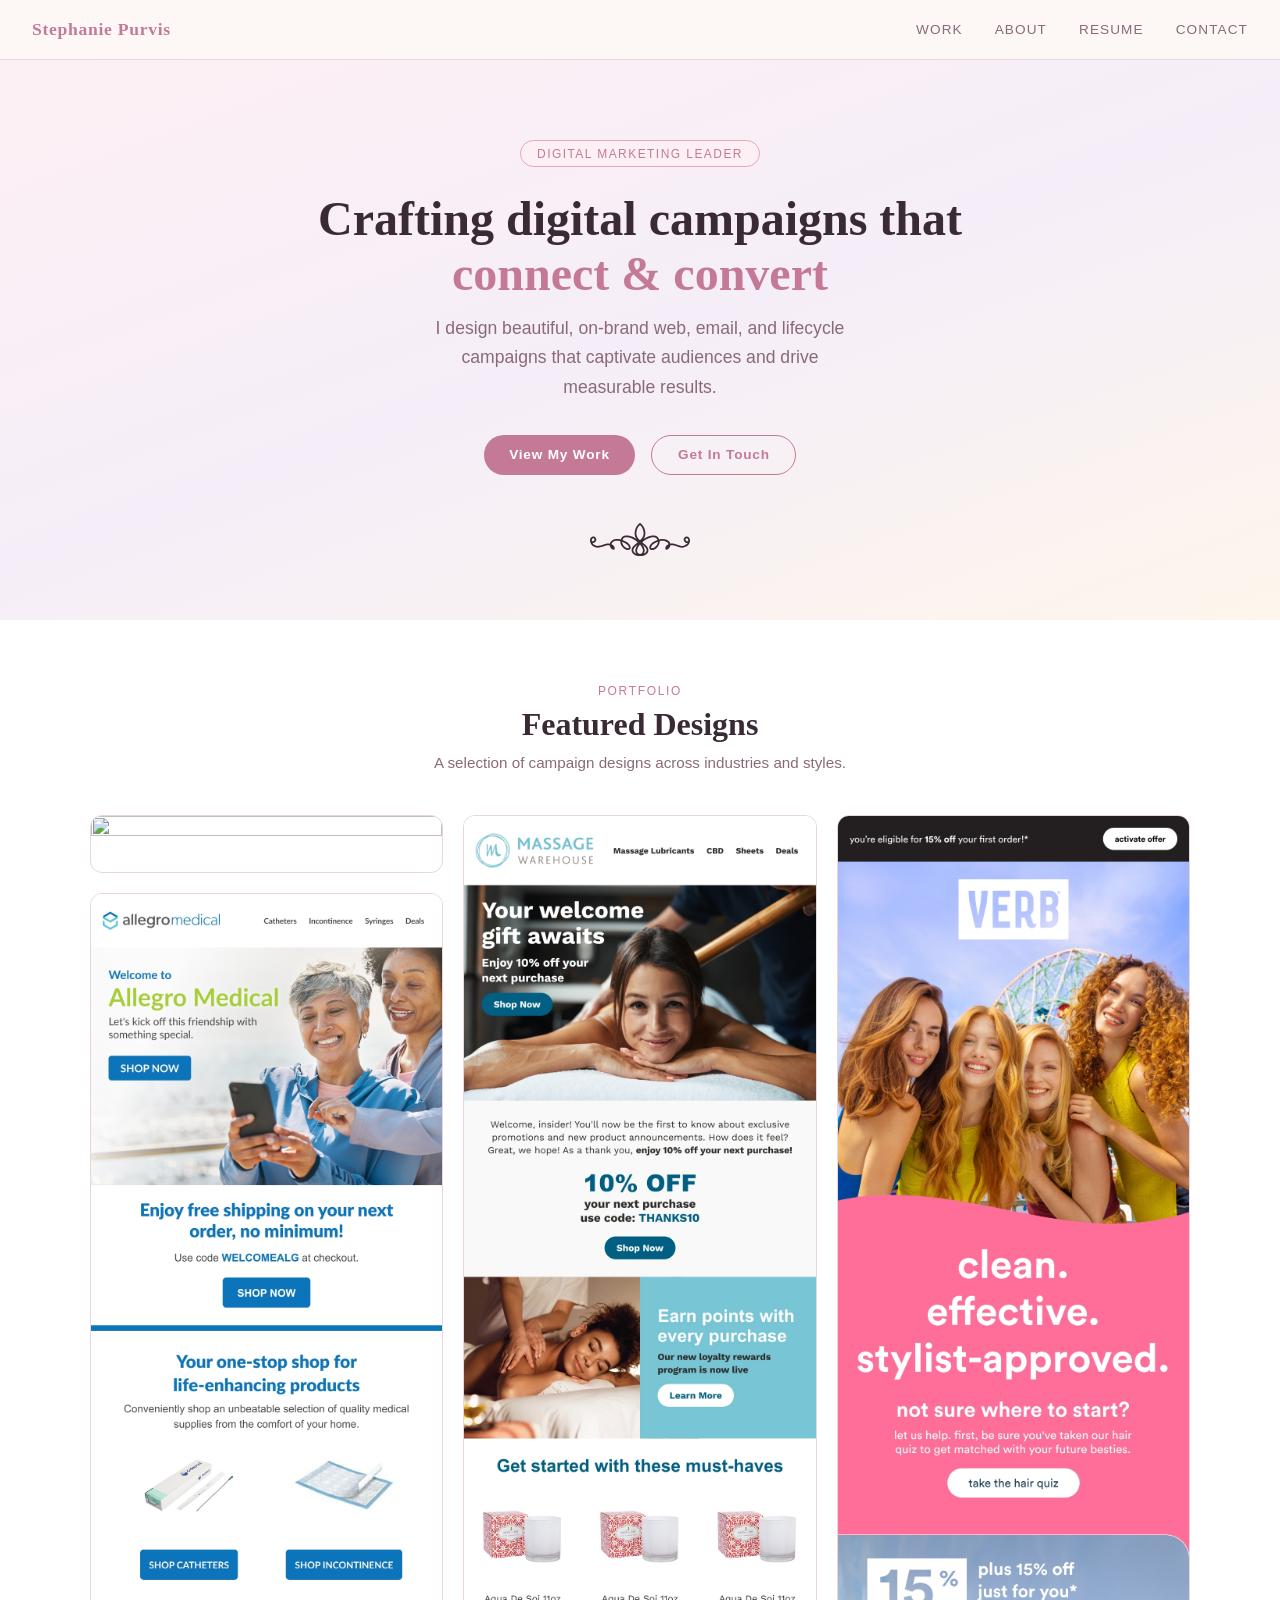
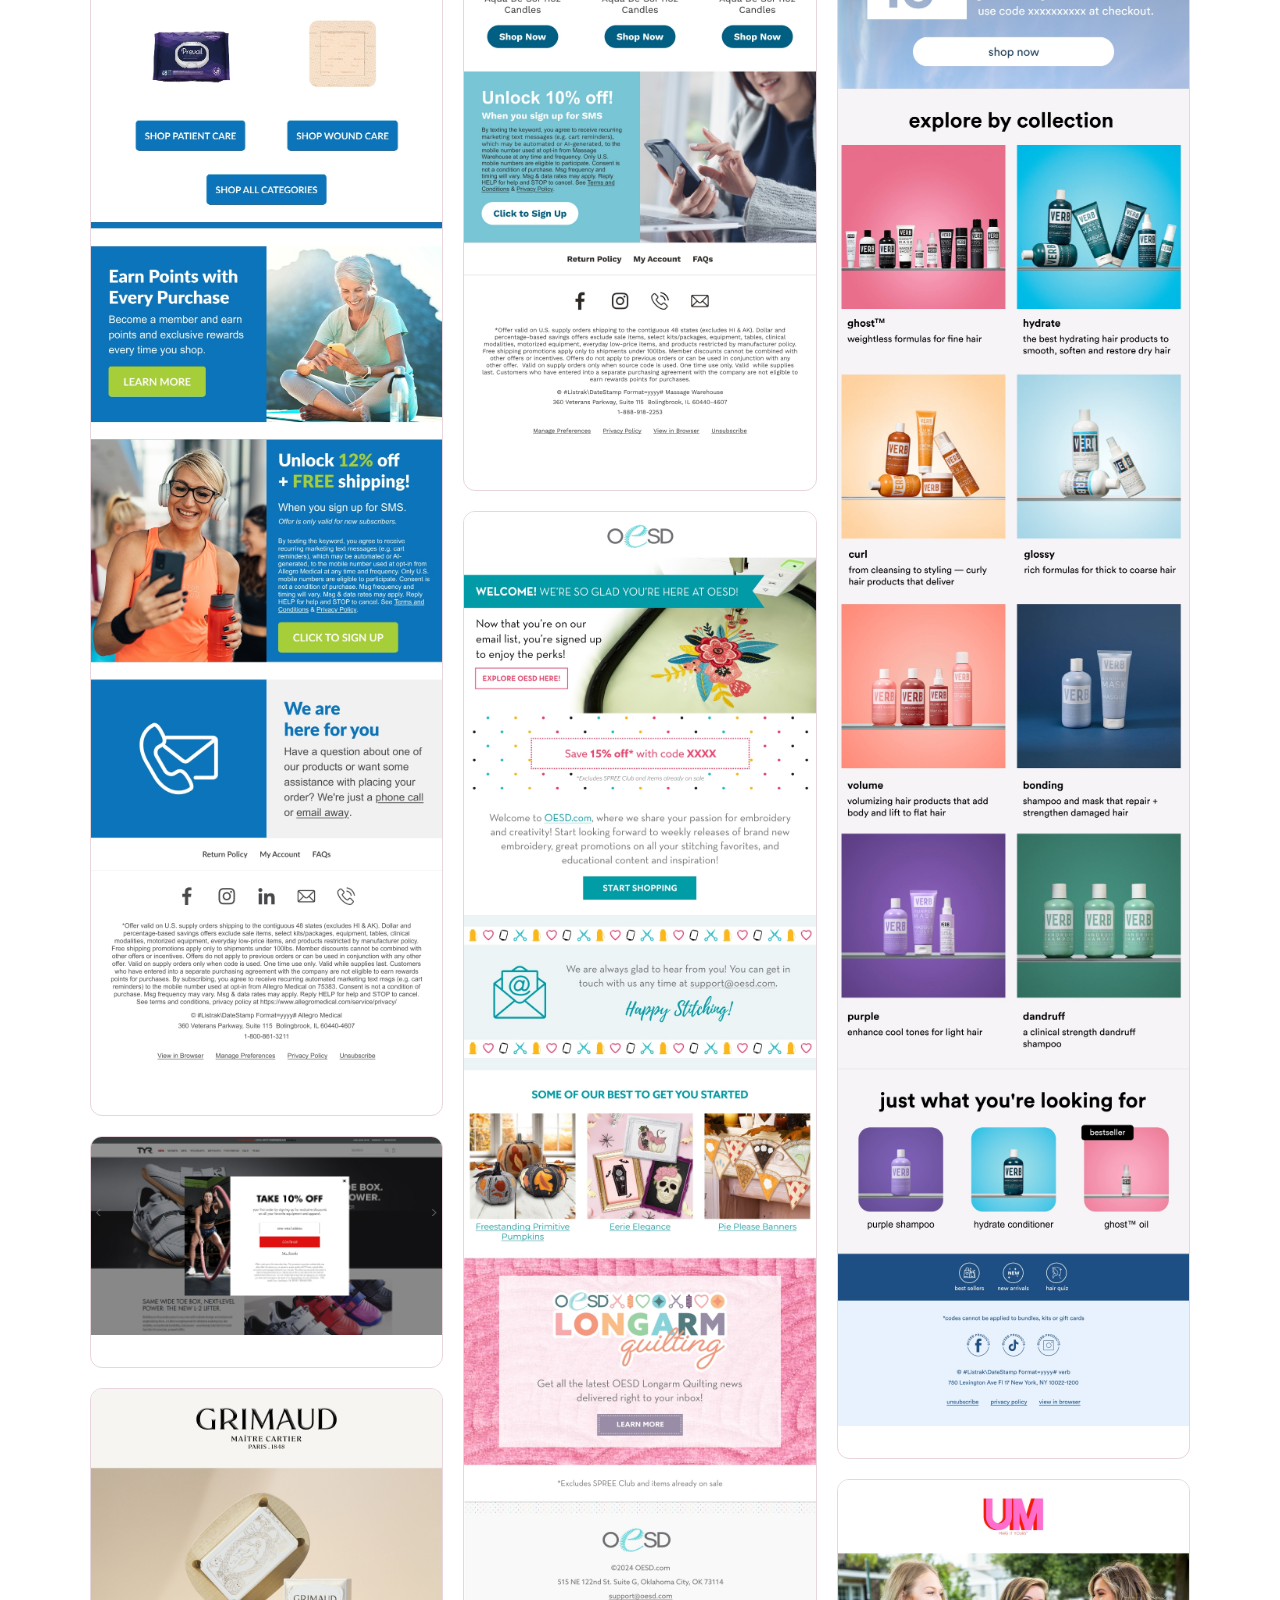
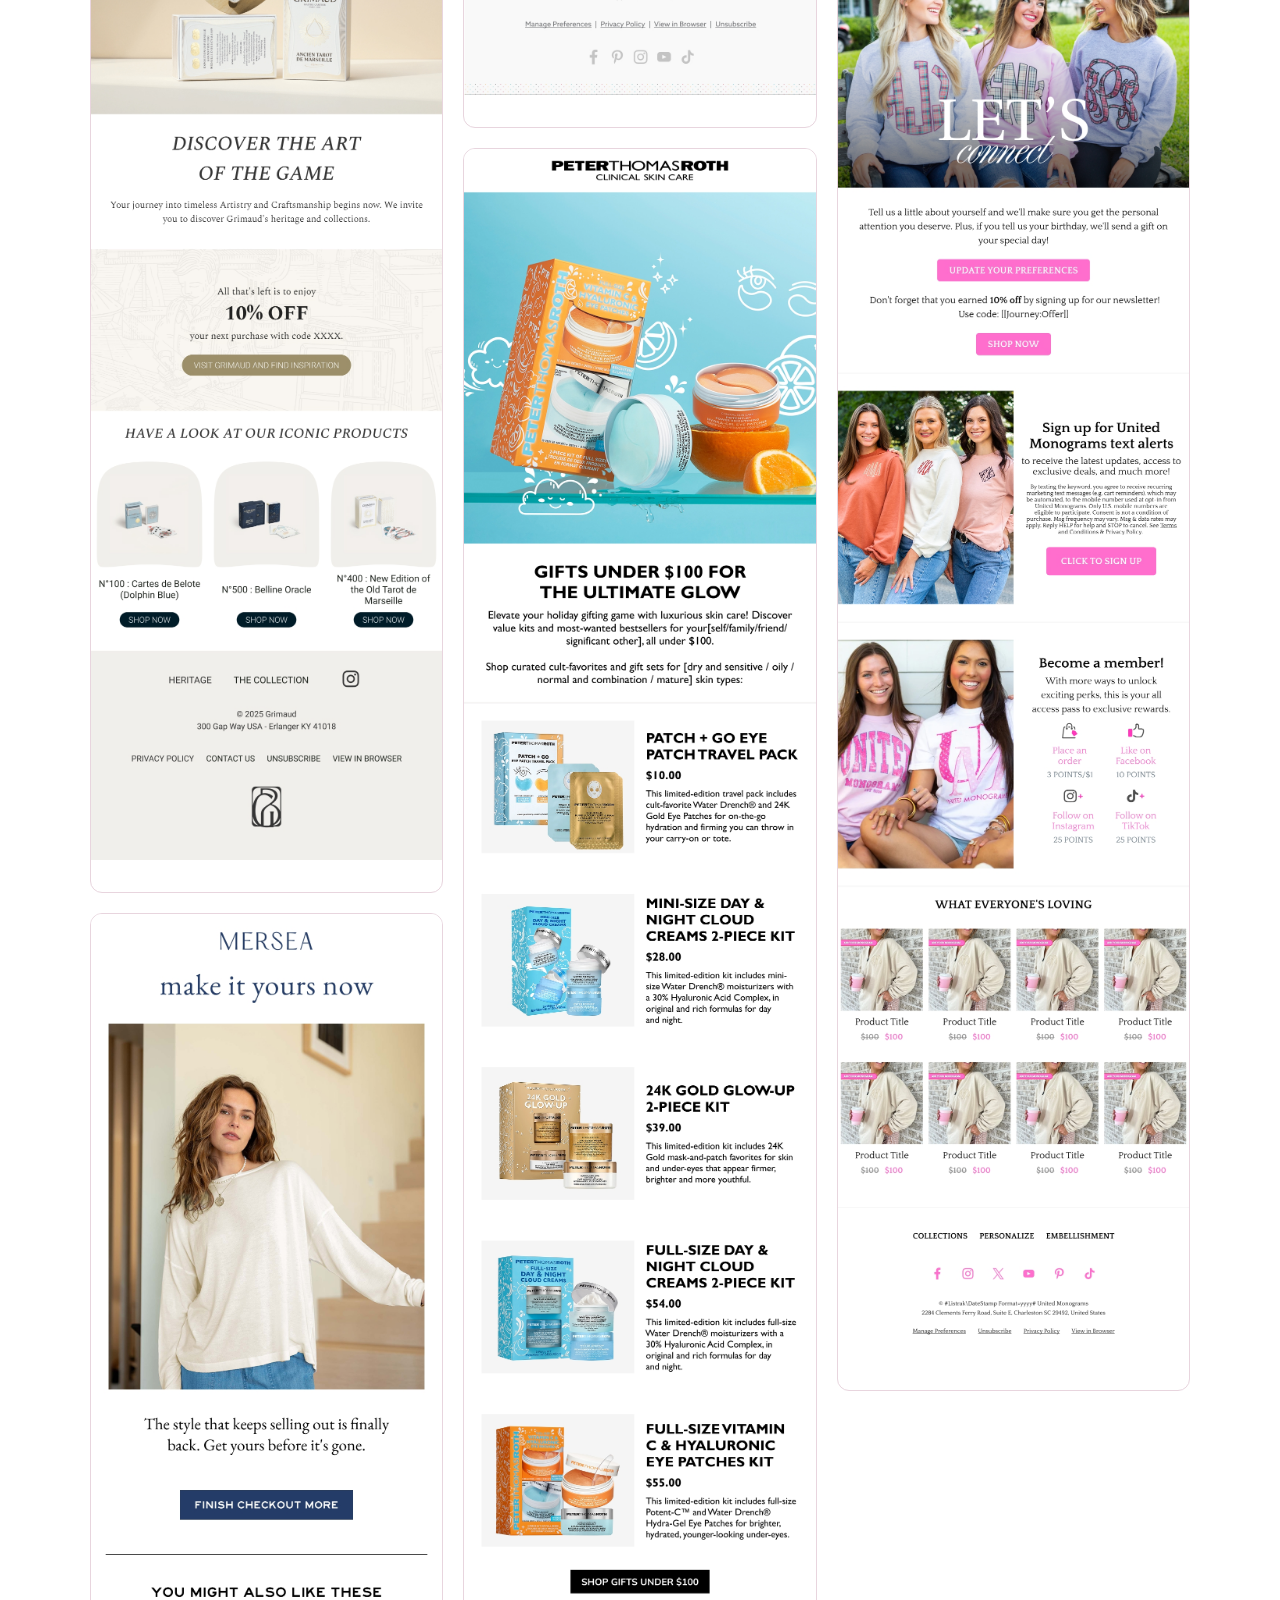
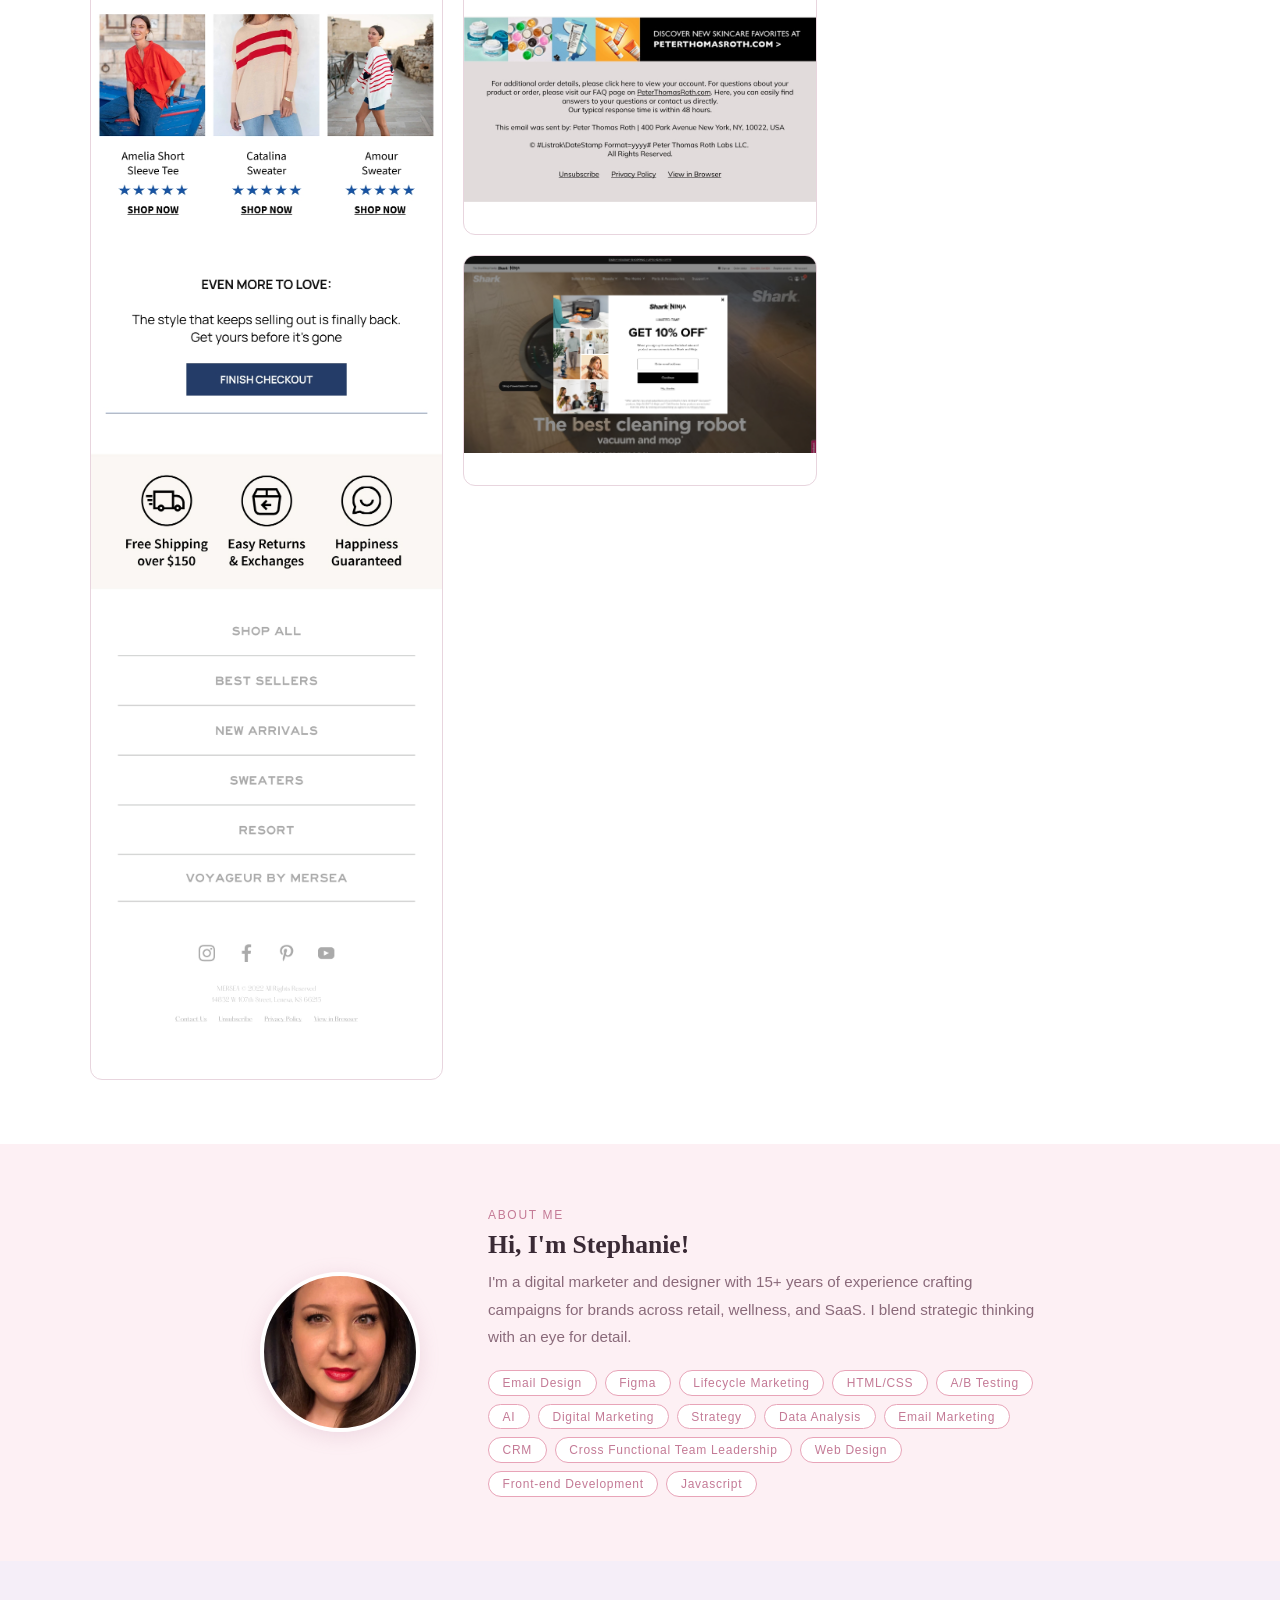
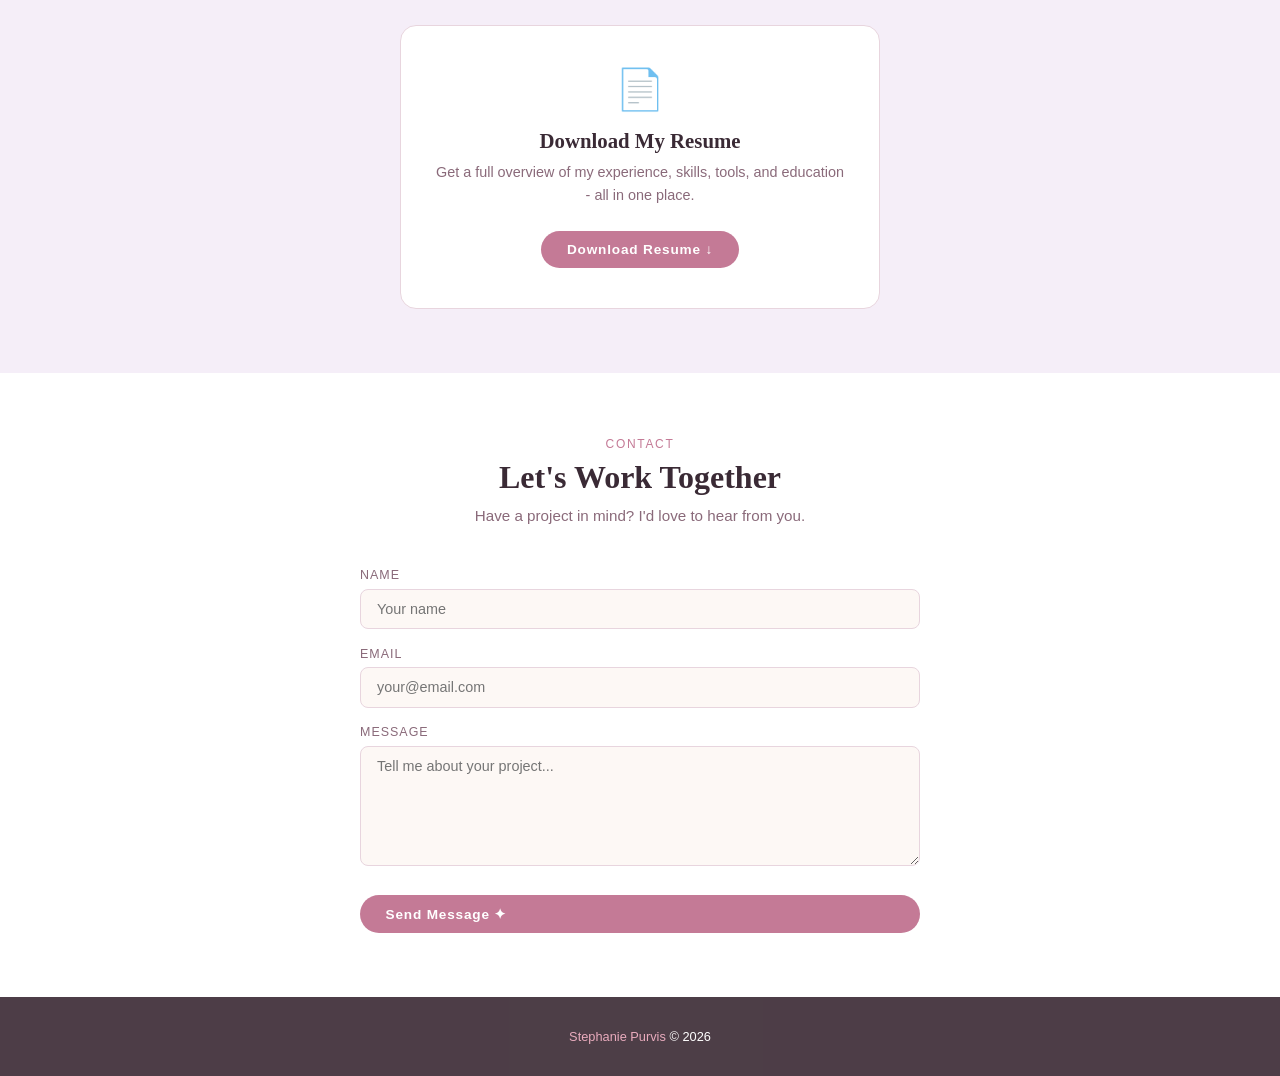
==== index.html @ a11944e3 "initial edited code and structure" ====
<!DOCTYPE html>
<html lang="en">

<head>

    <meta charset="UTF-8">
    <meta name="viewport" content="width=device-width, initial-scale=1.0">
    
    <title>Stephanie Purvis Portfolio</title>

    <!-- Why yes, I did use Claude to help me make this website. 
     But I got in here and edited the code too. Can I build sites from scratch? 
     Yes. But why would I do that now days?! 
     Don't be hatin' ;p -->

    <link rel="stylesheet" href="css/main.css">

</head>

<body>

    <nav>
        <div class="nav-logo">Stephanie Purvis</div>
        <div class="nav-links">
            <a href="#portfolio">Work</a>
            <a href="#about">About</a>
            <a href="#resume">Resume</a>
            <a href="#contact">Contact</a>
        </div>
    </nav>

    <!-- HERO -->
    <section class="hero">

        <div class="hero-badge">Digital Marketing Leader</div>
        
        <h1>Crafting digital campaigns that<br><span>connect & convert</span></h1>
        
        <p>I design beautiful, on-brand web, email, and lifecycle campaigns that captivate audiences and drive measurable&nbsp;results.</p>
        
        <div class="hero-btns">
            <a href="#portfolio" class="btn btn-primary">View My Work</a>
            <a href="#contact" class="btn btn-outline">Get In Touch</a>
        </div>
        
        <div class="hero-decoration">
            <img src="images/divider.svg" width="100" alt="" role="presentation">
        </div>

    </section>

    <!-- PORTFOLIO -->
    <section id="portfolio">

        <div class="section-header">
            <div class="section-label">Portfolio</div>
            <h2 class="section-title">Featured Designs</h2>
            <p class="section-sub">A selection of campaign designs across industries and styles.</p>
        </div>

        <div class="portfolio-grid" id="grid"></div>

    </section>

    <!-- ABOUT -->
    <section id="about">

    <div class="about-inner">

        <div><div class="about-avatar"></div></div>

        <div class="about-text">
        <div class="section-label">About Me</div>
        
        <h2 class="section-title">Hi, I'm Stephanie!</h2>
        
        <p class="about-bio">I'm a digital marketer and designer with 15+ years of experience crafting campaigns for brands across retail, wellness, and SaaS. I blend strategic thinking with an eye for detail.</p>
        <!-- <p class="about-bio">From welcome series to seasonal promotions, I love turning a brand's voice into campaigns that land beautifully in every inbox.</p> -->
        
        <div class="skills">
            <span class="skill-tag">Email Design</span>
            <span class="skill-tag">Figma</span>
            
            <span class="skill-tag">Lifecycle Marketing</span>
            <span class="skill-tag">HTML/CSS</span>
            <span class="skill-tag">A/B Testing</span>
            <span class="skill-tag">AI</span>
            <span class="skill-tag">Digital Marketing</span>
            <span class="skill-tag">Strategy</span>
            <span class="skill-tag">Data Analysis</span>
            <span class="skill-tag">Email Marketing</span>
            <span class="skill-tag">CRM</span>
            <span class="skill-tag">Cross Functional Team Leadership</span>
            <span class="skill-tag">Web Design</span>
            <span class="skill-tag">Front-end Development</span>
            <span class="skill-tag">Javascript</span>
            
        </div>

        </div>

    </div>

    </section>

<!-- RESUME -->
<section id="resume">
  <div class="resume-card">
    <div class="resume-icon">📄</div>
    <h3>Download My Resume</h3>
    <p>Get a full overview of my experience, skills, tools, and education - all in one place.</p>
    <a href="pdf/Stephanie-Purvis-Resume.pdf" class="btn btn-primary">Download Resume &darr;</a>
  </div>
</section>

<!-- CONTACT -->
<section id="contact">
  <div class="contact-inner">
    <div class="section-header">
      <div class="section-label">Contact</div>
      <h2 class="section-title">Let's Work Together</h2>
      <p class="section-sub">Have a project in mind? I'd love to hear from you.</p>
    </div>
    <div class="form-group"><label>Name</label><input type="text" id="f-name" placeholder="Your name"></div>
    <div class="form-group"><label>Email</label><input type="email" id="f-email" placeholder="your@email.com"></div>
    <div class="form-group"><label>Message</label><textarea id="f-msg" placeholder="Tell me about your project..."></textarea></div>
    <button class="btn btn-primary form-submit" onclick="sendMsg()">Send Message ✦</button>
    <div class="success-msg" id="success">Thank you! I'll be in touch soon. ✦</div>
    <div class="success-msg" id="error" style="background:#fff0f0;border-color:#e8a4a4;color:#a04040">Something went wrong. Please try again.</div>
  </div>
</section>

<footer>
  <p><span>Stephanie Purvis</span> &copy; 2026</p>
</footer>

<script>
const emails=[
  {tag:"",title:"",img:"images/feature-designs/satya.png", link:"projects/satya/index.html"},
  {tag:"",title:"",img:"images/feature-designs/allegro.jpg", link:"projects/allegro/index.html"},
  {tag:"",title:"",img:"images/feature-designs/tyr.jpg", link:"projects/tyr/index.html"},
  {tag:"",title:"",img:"images/feature-designs/grimaud.jpg", link:"projects/grimaud/index.html"},
  {tag:"",title:"",img:"images/feature-designs/mersea.jpg", link:"projects/mersea/index.html"},
  {tag:"",title:"",img:"images/feature-designs/massage-warehouse.jpg", link:"projects/massage-warehouse/index.html"},
  {tag:"",title:"",img:"images/feature-designs/oesd.jpg", link:"projects/oesd/index.html"},
  {tag:"",title:"",img:"images/feature-designs/ptr.jpg", link:"projects/ptr/index.html"},
  {tag:"",title:"",img:"images/feature-designs/shark-ninja.jpg", link:"projects/shark-ninja/index.html"},
  {tag:"",title:"",img:"images/feature-designs/verb.jpg", link:"projects/verb/index.html"},
  {tag:"",title:"",img:"images/feature-designs/united-monograms.jpg", link:"projects/united-monogram/index.html"},
  
];




function buildMock(c){
  return`<div class="mock" style="background:${c.bg}">
    <div class="mock-header" style="background:${c.header}22">
      <div class="mock-logo" style="background:${c.accent}"></div>
      <span class="mock-brand" style="color:${c.accent}">BRAND</span>
    </div>
    <div class="mock-hero-img" style="background:${c.header}33;color:${c.accent}">${c.heroTxt}</div>
    <div class="mock-body">
      <div class="mock-h" style="background:${c.accent};width:${c.p1}"></div>
      <div class="mock-p" style="background:${c.accent}55;width:${c.p2}"></div>
      <div class="mock-p" style="background:${c.accent}40;width:${c.p3}"></div>
      <div class="mock-btn-row"><div class="mock-btn" style="background:${c.accent}"></div></div>
    </div>
    <div class="mock-footer" style="background:${c.header}22"></div>
  </div>`;
}

const grid=document.getElementById('grid');
const heights=['260px','320px','400px','280px','360px','300px','340px','260px','380px'];
emails.forEach((e,i)=>{
  const h=heights[i%heights.length];
  const card=document.createElement('div');
  card.className='card';
      const imgContent = e.img
    ? `<img src="${e.img}" style="width:100%;height:100%;object-fit:cover;display:block">`
    : `<div style="height:${h}">${buildMock(e.colors)}</div>`;
  card.innerHTML=`
    <div class="card-img" style="position:relative">
      ${imgContent}
      <a href="${e.link}">
        <div class="card-overlay">
          <div class="overlay-label">${e.tag}</div>
          <div class="overlay-title">${e.title}</div>
          <div class="overlay-btn">View Project</div>
        </div>
      </a>
    </div>
    <div class="card-info">
      <div class="card-tag">${e.tag}</div>
      <div class="card-title">${e.title}</div>
    </div>`;
  grid.appendChild(card);
});

function sendMsg(){
  const name=document.getElementById('f-name').value.trim();
  const email=document.getElementById('f-email').value.trim();
  const msg=document.getElementById('f-msg').value.trim();
  if(!name||!email||!msg) return;
  fetch('https://formspree.io/f/xrerrebl',{
    method:'POST',
    headers:{'Content-Type':'application/json','Accept':'application/json'},
    body:JSON.stringify({name,email,message:msg})
  }).then(r=>{
    if(r.ok){
      document.getElementById('success').style.display='block';
      document.getElementById('f-name').value='';
      document.getElementById('f-email').value='';
      document.getElementById('f-msg').value='';
    } else {
      document.getElementById('error').style.display='block';
    }
  }).catch(()=>document.getElementById('error').style.display='block');
}
</script>
</body>
</html>
---- css/main.css ----
*{margin:0;padding:0;box-sizing:border-box}
  :root{
    --rose:#e8a4b8;--rose-light:#fdf0f4;--rose-dark:#c47a96;
    --mauve:#b088a8;--mauve-light:#f5eef8;
    --gold:#c9a96e;--gold-light:#fdf6ec;
    --cream:#fdf8f5;--text:#3a2a35;--text-muted:#8a6a7a;
    --border:#e8d5de;--white:#fff;
  }
  body{font-family:'Georgia',serif;background:var(--cream);color:var(--text);scroll-behavior:smooth}
  a{text-decoration:none;color:inherit}

  /* NAV */
  nav{position:sticky;top:0;z-index:100;background:rgba(253,248,245,0.95);backdrop-filter:blur(8px);border-bottom:1px solid var(--border);padding:0 2rem;display:flex;align-items:center;justify-content:space-between;height:60px}
  .nav-logo{font-size:1.1rem;font-weight:700;color:var(--rose-dark);letter-spacing:.04em}
  .nav-links{display:flex;gap:2rem}
  .nav-links a{font-family:'Arial',sans-serif;font-size:.85rem;color:var(--text-muted);letter-spacing:.08em;text-transform:uppercase;transition:color .2s}
  .nav-links a:hover{color:var(--rose-dark)}

  /* HERO */
  .hero{text-align:center;padding:5rem 2rem 4rem;background:linear-gradient(160deg,var(--rose-light) 0%,var(--mauve-light) 50%,var(--gold-light) 100%)}
  .hero-badge{display:inline-block;background:var(--rose-light);border:1px solid var(--rose);color:var(--rose-dark);font-family:'Arial',sans-serif;font-size:.75rem;letter-spacing:.12em;text-transform:uppercase;padding:.35rem 1rem;border-radius:2rem;margin-bottom:1.5rem}
  .hero h1{font-size:3rem;font-weight:700;color:var(--text);line-height:1.15;margin-bottom:.75rem}
  .hero h1 span{color:var(--rose-dark)}
  .hero p{font-size:1.1rem;color:var(--text-muted);max-width:480px;margin:0 auto 2rem;line-height:1.7;font-family:'Arial',sans-serif}
  .hero-btns{display:flex;gap:1rem;justify-content:center;flex-wrap:wrap}
  .btn{font-family:'Arial',sans-serif;font-size:.85rem;font-weight:600;letter-spacing:.06em;padding:.7rem 1.6rem;border-radius:2rem;cursor:pointer;transition:all .2s;border:none;display:inline-flex;align-items:center;gap:.5rem}
  .btn-primary{background:var(--rose-dark);color:#fff}
  .btn-primary:hover{background:var(--mauve);transform:translateY(-1px)}
  .btn-outline{background:transparent;color:var(--rose-dark);border:1.5px solid var(--rose-dark)}
  .btn-outline:hover{background:var(--rose-light);transform:translateY(-1px)}
  .hero-decoration{margin-top:3rem;display:flex;justify-content:center;gap:.5rem}
  .hero-tagline{font-family:'Arial',sans-serif;font-size:1rem;color:var(--text-muted);max-width:520px;margin:0 auto 2rem;line-height:1.7}
  .hero-meta{display:flex;justify-content:center;gap:2rem;flex-wrap:wrap;margin-bottom:2.5rem; padding-top: 15px;}
  .hero-meta-item{text-align:center}
  .hero-meta-item .label{font-family:'Arial',sans-serif;font-size:.7rem;letter-spacing:.12em;text-transform:uppercase;color:var(--text-muted);margin-bottom:.2rem}
  .hero-meta-item .value{font-family:'Arial',sans-serif;font-size:.9rem;font-weight:600;color:var(--text)}
  .hero-img-wrap{max-width:480px;margin:0 auto;border-radius:16px 16px 0 0;overflow:hidden;border:1px solid var(--border);border-bottom:none;box-shadow:0 -4px 24px rgba(180,120,150,.12)}
  .hero-img-wrap img{width:100%;display:block}
  .hero-img{max-width:500px;height:auto;background:linear-gradient(135deg,var(--rose-light),var(--mauve-light));display:flex;flex-direction:column;align-items:center;justify-content:center;gap:.75rem}
  .hero-img{font-family:'Arial',sans-serif;font-size:.8rem;color:var(--text-muted);letter-spacing:.06em}
  .hero-project{margin-bottom: 0; padding-bottom: 0;}


  /* SECTION */
  section{padding:4rem 2rem}
  .section-label{font-family:'Arial',sans-serif;font-size:.75rem;letter-spacing:.14em;text-transform:uppercase;color:var(--rose-dark);margin-bottom:.5rem}
  .section-title{font-size:2rem;font-weight:700;color:var(--text);margin-bottom:.5rem}
  .section-sub{font-family:'Arial',sans-serif;font-size:.95rem;color:var(--text-muted);margin-bottom:2.5rem;line-height:1.6}
  .section-header{text-align:center}
  .inner{max-width:860px;margin:0 auto}

  /* PORTFOLIO GRID */
#portfolio{background:#fff}
  .portfolio-grid{columns:3;column-gap:1.25rem;max-width:1100px;margin:0 auto}
  .card{background:var(--white);border:1px solid var(--border);border-radius:12px;overflow:hidden;cursor:pointer;transition:transform .2s,box-shadow .2s;position:relative;break-inside:avoid;margin-bottom:1.25rem}
  .card:hover{transform:translateY(-4px);box-shadow:0 12px 32px rgba(180,120,150,.13)}
  .card-img{width:100%;object-fit:cover;display:block;position:relative;overflow:hidden}
  .card-overlay{position:absolute;inset:0;background:rgba(196,122,150,.88);display:flex;flex-direction:column;align-items:center;justify-content:center;opacity:0;transition:opacity .2s;padding:1.5rem;text-align:center}
  .card:hover .card-overlay{opacity:1}
  .overlay-label{font-family:'Arial',sans-serif;font-size:.7rem;letter-spacing:.12em;text-transform:uppercase;color:rgba(255,255,255,.8);margin-bottom:.4rem}
  .overlay-title{font-size:1.1rem;font-weight:700;color:#fff;margin-bottom:.75rem}
  .overlay-btn{font-family:'Arial',sans-serif;font-size:.75rem;font-weight:600;letter-spacing:.06em;padding:.4rem 1.1rem;background:#fff;color:var(--rose-dark);border-radius:2rem}
  .card-info{padding:.9rem 1rem}
  .card-tag{font-family:'Arial',sans-serif;font-size:.68rem;letter-spacing:.1em;text-transform:uppercase;color:var(--rose-dark);margin-bottom:.2rem}
  .card-title{font-size:.95rem;font-weight:600;color:var(--text)}

  .img-grid{max-width:1100px;margin:0 auto; columns: 3;}
  .img-grid img{
    width: 100%;
    height: auto;
  }

  /* MOCK EMAIL DESIGNS */
  .mock{width:100%;height:100%;display:flex;flex-direction:column}
  .mock-header{padding:.6rem .8rem;display:flex;align-items:center;gap:.4rem}
  .mock-logo{width:18px;height:18px;border-radius:3px}
  .mock-brand{font-family:'Arial',sans-serif;font-size:.65rem;font-weight:700;letter-spacing:.06em}
  .mock-hero-img{flex:1;display:flex;align-items:center;justify-content:center;font-size:1.4rem;letter-spacing:.02em;padding:1rem;font-style:italic;font-family:Georgia,serif}
  .mock-body{padding:.6rem .8rem;display:flex;flex-direction:column;gap:.3rem}
  .mock-h{height:6px;border-radius:3px;width:80%}
  .mock-p{height:4px;border-radius:2px}
  .mock-btn-row{margin-top:.3rem}
  .mock-btn{height:14px;border-radius:7px;width:50%}
  .mock-footer{height:20px;margin-top:auto}

  /* ABOUT */
  #about{background:var(--rose-light)}
  .about-inner{max-width:800px;margin:0 auto;display:grid;grid-template-columns:200px 1fr;gap:3rem;align-items:center}
  .about-avatar{width:160px;height:160px;border-radius:50%;background:url('../images/pfp.jpg'); background-size: contain; display:flex;align-items:center;justify-content:center;font-size:3.5rem;margin:0 auto;border:4px solid #fff;box-shadow:0 4px 20px rgba(180,120,150,.2)}
  .about-text .section-label{text-align:left}
  .about-text .section-title{text-align:left;font-size:1.6rem}
  .about-bio{font-family:'Arial',sans-serif;font-size:.95rem;color:var(--text-muted);line-height:1.8;margin-bottom:1.25rem}
  .skills{display:flex;flex-wrap:wrap;gap:.5rem}
  .skill-tag{font-family:'Arial',sans-serif;font-size:.75rem;letter-spacing:.06em;padding:.3rem .85rem;background:#fff;border:1px solid var(--rose);color:var(--rose-dark);border-radius:2rem}

  /* CONTACT */
  #contact{background:#fff}
  .contact-inner{max-width:560px;margin:0 auto}
  .contact-inner .section-header{margin-bottom:2rem}
  .form-group{margin-bottom:1.1rem}
  .form-group label{display:block;font-family:'Arial',sans-serif;font-size:.78rem;letter-spacing:.08em;text-transform:uppercase;color:var(--text-muted);margin-bottom:.4rem}
  .form-group input,.form-group textarea{width:100%;padding:.7rem 1rem;border:1.5px solid var(--border);border-radius:8px;font-family:'Arial',sans-serif;font-size:.9rem;color:var(--text);background:var(--cream);transition:border .2s;outline:none;resize:vertical}
  .form-group input:focus,.form-group textarea:focus{border-color:var(--rose-dark)}
  .form-group textarea{height:120px}
  .form-submit{width:100%;margin-top:.5rem}
  .success-msg{display:none;text-align:center;padding:1rem;background:var(--rose-light);border:1px solid var(--rose);border-radius:8px;font-family:'Arial',sans-serif;font-size:.9rem;color:var(--rose-dark);margin-top:1rem}

  /* RESUME */
  #resume{background:var(--mauve-light);text-align:center}
  .resume-card{max-width:480px;margin:0 auto;background:#fff;border:1px solid var(--border);border-radius:16px;padding:2.5rem 2rem;text-align:center}
  .resume-icon{font-size:2.5rem;margin-bottom:1rem}
  .resume-card h3{font-size:1.3rem;font-weight:700;color:var(--text);margin-bottom:.5rem}
  .resume-card p{font-family:'Arial',sans-serif;font-size:.9rem;color:var(--text-muted);margin-bottom:1.5rem;line-height:1.6}

  /* METRICS */
#metrics{background:#fff}
.metrics-grid{display:grid;grid-template-columns:repeat(3,1fr);gap:1rem;margin-top:1.5rem}
.metric-card{background:var(--rose-light);border:1px solid var(--border);border-radius:12px;padding:1.5rem 1.25rem;text-align:center}
.metric-value{font-size:2rem;font-weight:700;color:var(--rose-dark);margin-bottom:.25rem}
.metric-label{font-family:'Arial',sans-serif;font-size:.78rem;letter-spacing:.08em;text-transform:uppercase;color:var(--text-muted)}
.metric-delta{font-family:'Arial',sans-serif;font-size:.8rem;color:var(--rose-dark);margin-top:.35rem;font-weight:600}

/* CHALLENGE / APPROACH */
#challenge{background:var(--cream)}
#approach{background:var(--mauve-light)}
.two-col{display:grid;grid-template-columns:1fr 1fr;gap:3rem;align-items:start}
.accent-bar{width:40px;height:3px;background:var(--rose-dark);border-radius:2px;margin-bottom:1.25rem}

/* GALLERY */
#gallery{background:#fff}
.gallery-intro{font-family:'Arial',sans-serif;font-size:.95rem;color:var(--text-muted);margin-bottom:2rem;line-height:1.7}
.gallery-grid{columns:3;column-gap:1.25rem}
.g-card{background:var(--white);border:1px solid var(--border);border-radius:12px;overflow:hidden;cursor:pointer;transition:transform .2s,box-shadow .2s;position:relative;break-inside:avoid;margin-bottom:1.25rem}
.g-card:hover{transform:translateY(-4px);box-shadow:0 12px 32px rgba(180,120,150,.13)}
.g-card img{width:100%;display:block;}
.g-placeholder{width:100%;aspect-ratio:3/4;display:flex;flex-direction:column;align-items:center;justify-content:center;gap:.5rem;background:linear-gradient(135deg,var(--rose-light),var(--mauve-light))}
.g-placeholder .num{font-size:1.5rem;font-weight:700;color:var(--rose-dark);opacity:.4}
.g-placeholder .lbl{font-family:'Arial',sans-serif;font-size:.7rem;letter-spacing:.1em;text-transform:uppercase;color:var(--text-muted)}
.g-overlay{position:absolute;inset:0;background:rgba(196,122,150,.88);display:flex;flex-direction:column;align-items:center;justify-content:center;opacity:0;transition:opacity .2s;padding:1.25rem;text-align:center}
.g-card:hover .g-overlay{opacity:1}
.g-overlay-num{font-family:'Arial',sans-serif;font-size:.7rem;letter-spacing:.12em;text-transform:uppercase;color:rgba(255,255,255,.8);margin-bottom:.3rem}
.g-overlay-title{font-size:1rem;font-weight:700;color:#fff}
.g-caption{padding:.75rem 1rem;font-family:'Arial',sans-serif;font-size:.8rem;color:var(--text-muted); line-height: 1.5;}

/* RESULTS */
#results{background:var(--rose-light)}
.results-inner{max-width:860px;margin:0 auto}
.results-list{margin-top:1.5rem;display:flex;flex-direction:column;gap:.75rem}
.result-item{display:flex;align-items:flex-start;gap:1rem;background:#fff;border:1px solid var(--border);border-radius:10px;padding:1rem 1.25rem}
.result-dot{width:10px;height:10px;border-radius:50%;background:var(--rose-dark);flex-shrink:0;margin-top:.35rem}
.result-text{font-family:'Arial',sans-serif;font-size:.92rem;color:var(--text-muted);line-height:1.7}
.result-text strong{color:var(--text);font-weight:600}

/* NEXT / PREV */
#nav-footer{background:#fff;border-top:1px solid var(--border)}
.nav-footer-inner{max-width:860px;margin:0 auto;display:flex;justify-content:space-between;align-items:center;padding:2rem 0;gap:1rem;flex-wrap:wrap}
.btn{font-family:'Arial',sans-serif;font-size:.85rem;font-weight:600;letter-spacing:.06em;padding:.7rem 1.6rem;border-radius:2rem;cursor:pointer;transition:all .2s;border:none;display:inline-flex;align-items:center;gap:.5rem}
.btn-primary{background:var(--rose-dark);color:#fff}
.btn-primary:hover{background:var(--mauve);transform:translateY(-1px)}
.btn-outline{background:transparent;color:var(--rose-dark);border:1.5px solid var(--rose-dark)}
.btn-outline:hover{background:var(--rose-light);transform:translateY(-1px)}
.next-project{text-align:right}
.next-project .lbl{font-family:'Arial',sans-serif;font-size:.7rem;letter-spacing:.12em;text-transform:uppercase;color:var(--text-muted);margin-bottom:.3rem}
.next-project .title{font-size:1rem;font-weight:600;color:var(--text)}


/* LIGHTBOX */
  .lightbox{display:none;position:fixed;inset:0;z-index:1000;background:rgba(40,20,30,.92);align-items:center;justify-content:center;padding:2rem}
  .lightbox.active{display:flex}
  .lightbox-inner{position:relative;max-width:720px;width:100%;max-height:90vh;display:flex;flex-direction:column;align-items:center}
  /* .lightbox-img-wrap{overflow:auto;max-height:80vh;border-radius:12px;cursor:zoom-in;position:relative}
  .lightbox-img-wrap.zoomed{cursor:zoom-out} */
  .lightbox-img-wrap{overflow:auto;max-height:80vh;border-radius:12px;position:relative}
  .lightbox-img{display:block;width:100%;border-radius:12px;transition:transform .3s;transform-origin:top left}
  .lightbox-img.zoomed{width:200%}
  .lightbox-caption{font-family:'Arial',sans-serif;font-size:.85rem;color:rgba(255,255,255,.7);margin-top:1rem;letter-spacing:.06em;text-align:center}
  .lightbox-close{position:absolute;top:-1rem;right:-1rem;width:36px;height:36px;border-radius:50%;background:var(--rose-dark);color:#fff;border:none;font-size:1.1rem;cursor:pointer;display:flex;align-items:center;justify-content:center;transition:background .2s;z-index:10}
  .lightbox-close:hover{background:var(--mauve)}
  .lightbox-prev,.lightbox-next{position:absolute;top:50%;transform:translateY(-50%);background:rgba(255,255,255,.15);border:1px solid rgba(255,255,255,.2);color:#fff;width:40px;height:40px;border-radius:50%;font-size:1.1rem;cursor:pointer;display:flex;align-items:center;justify-content:center;transition:background .2s}
  .lightbox-prev{left:-3rem}
  .lightbox-next{right:-3rem}
  .lightbox-prev:hover,.lightbox-next:hover{background:rgba(255,255,255,.3)}
  .zoom-hint{font-family:'Arial',sans-serif;font-size:.72rem;color:rgba(255,255,255,.45);margin-top:.4rem;letter-spacing:.06em}


  /* FOOTER */
  footer{background:var(--text);color:#fff;text-align:center;padding:2rem;font-family:'Arial',sans-serif;font-size:.8rem;opacity:.9}
  footer span{color:var(--rose)}

  @media(max-width:700px){
    .portfolio-grid{grid-template-columns:repeat(2,1fr)}
    .about-inner{grid-template-columns:1fr;text-align:center}
    .about-text .section-label,.about-text .section-title{text-align:center}
    .hero h1{font-size:2rem}
    .metrics-grid{grid-template-columns:repeat(2,1fr)}
    .gallery-grid{columns:2;column-gap:1.25rem}
    .two-col{grid-template-columns:1fr}
  }
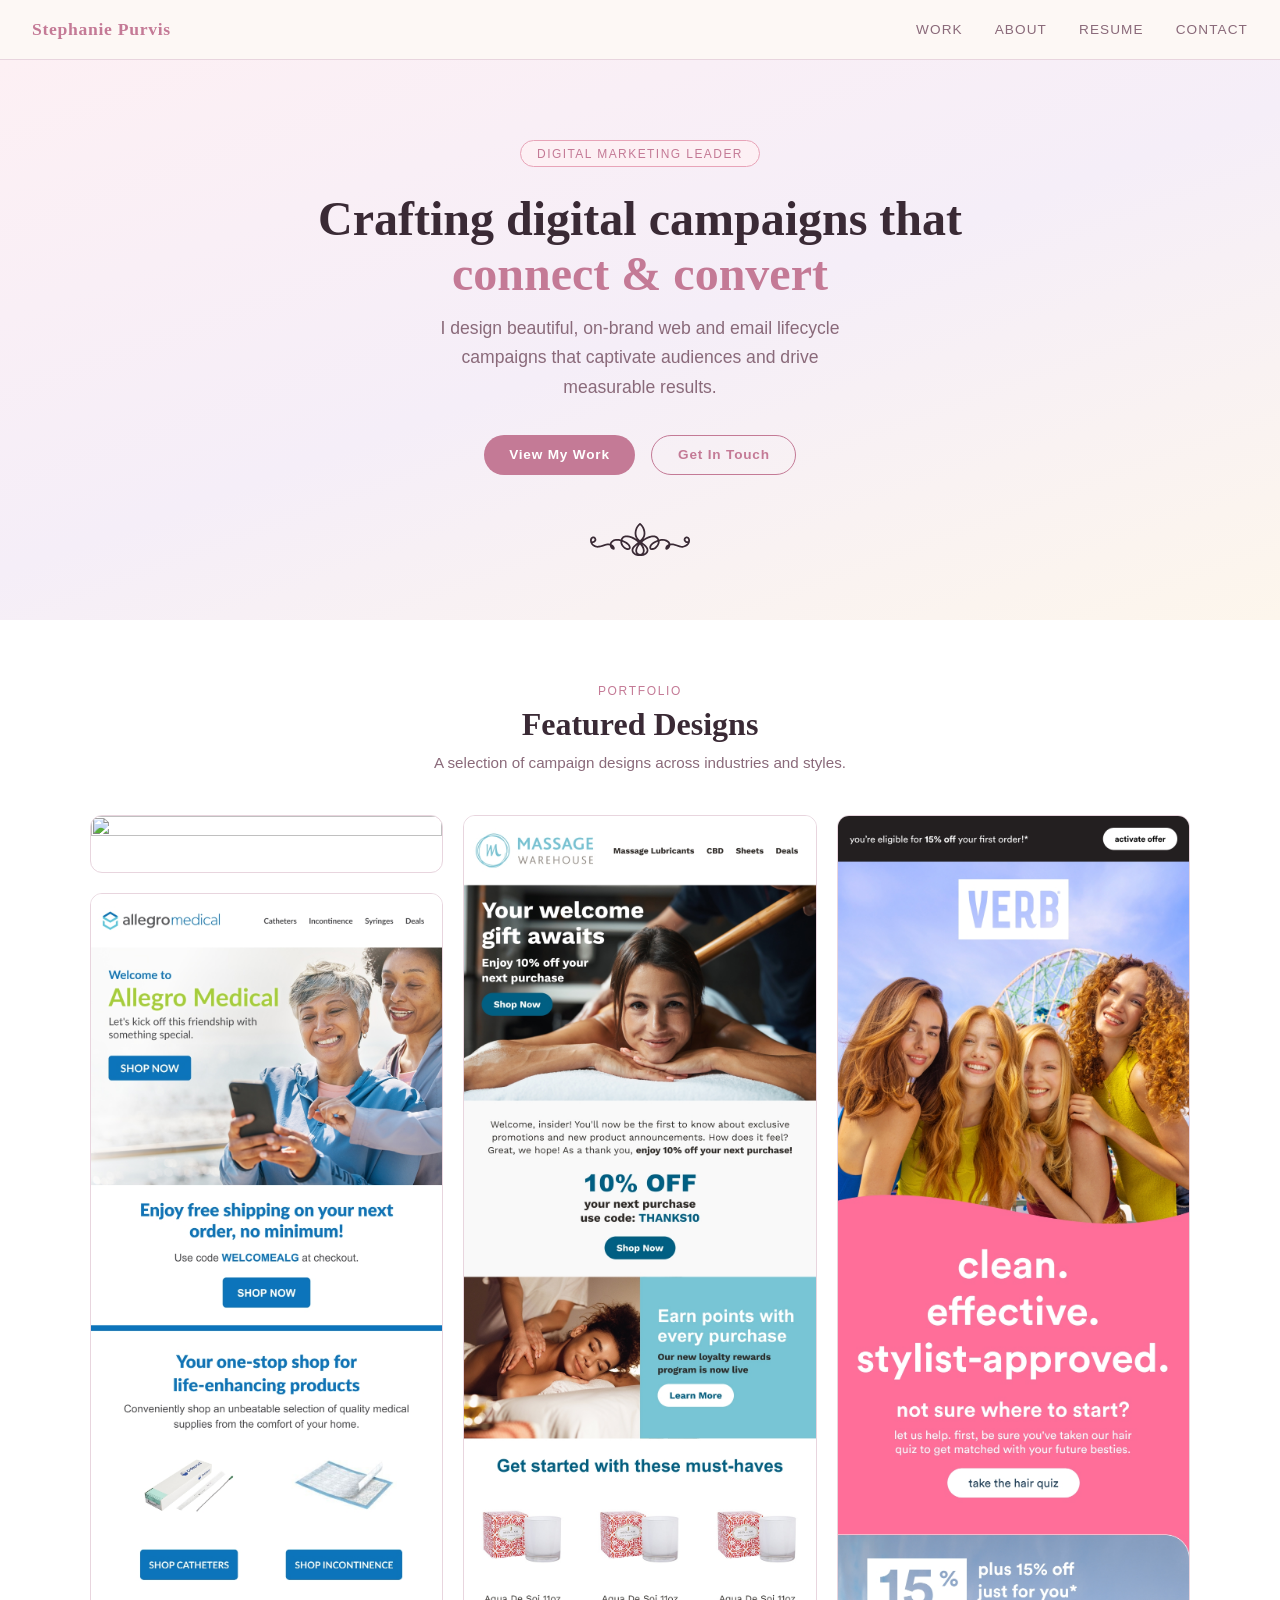
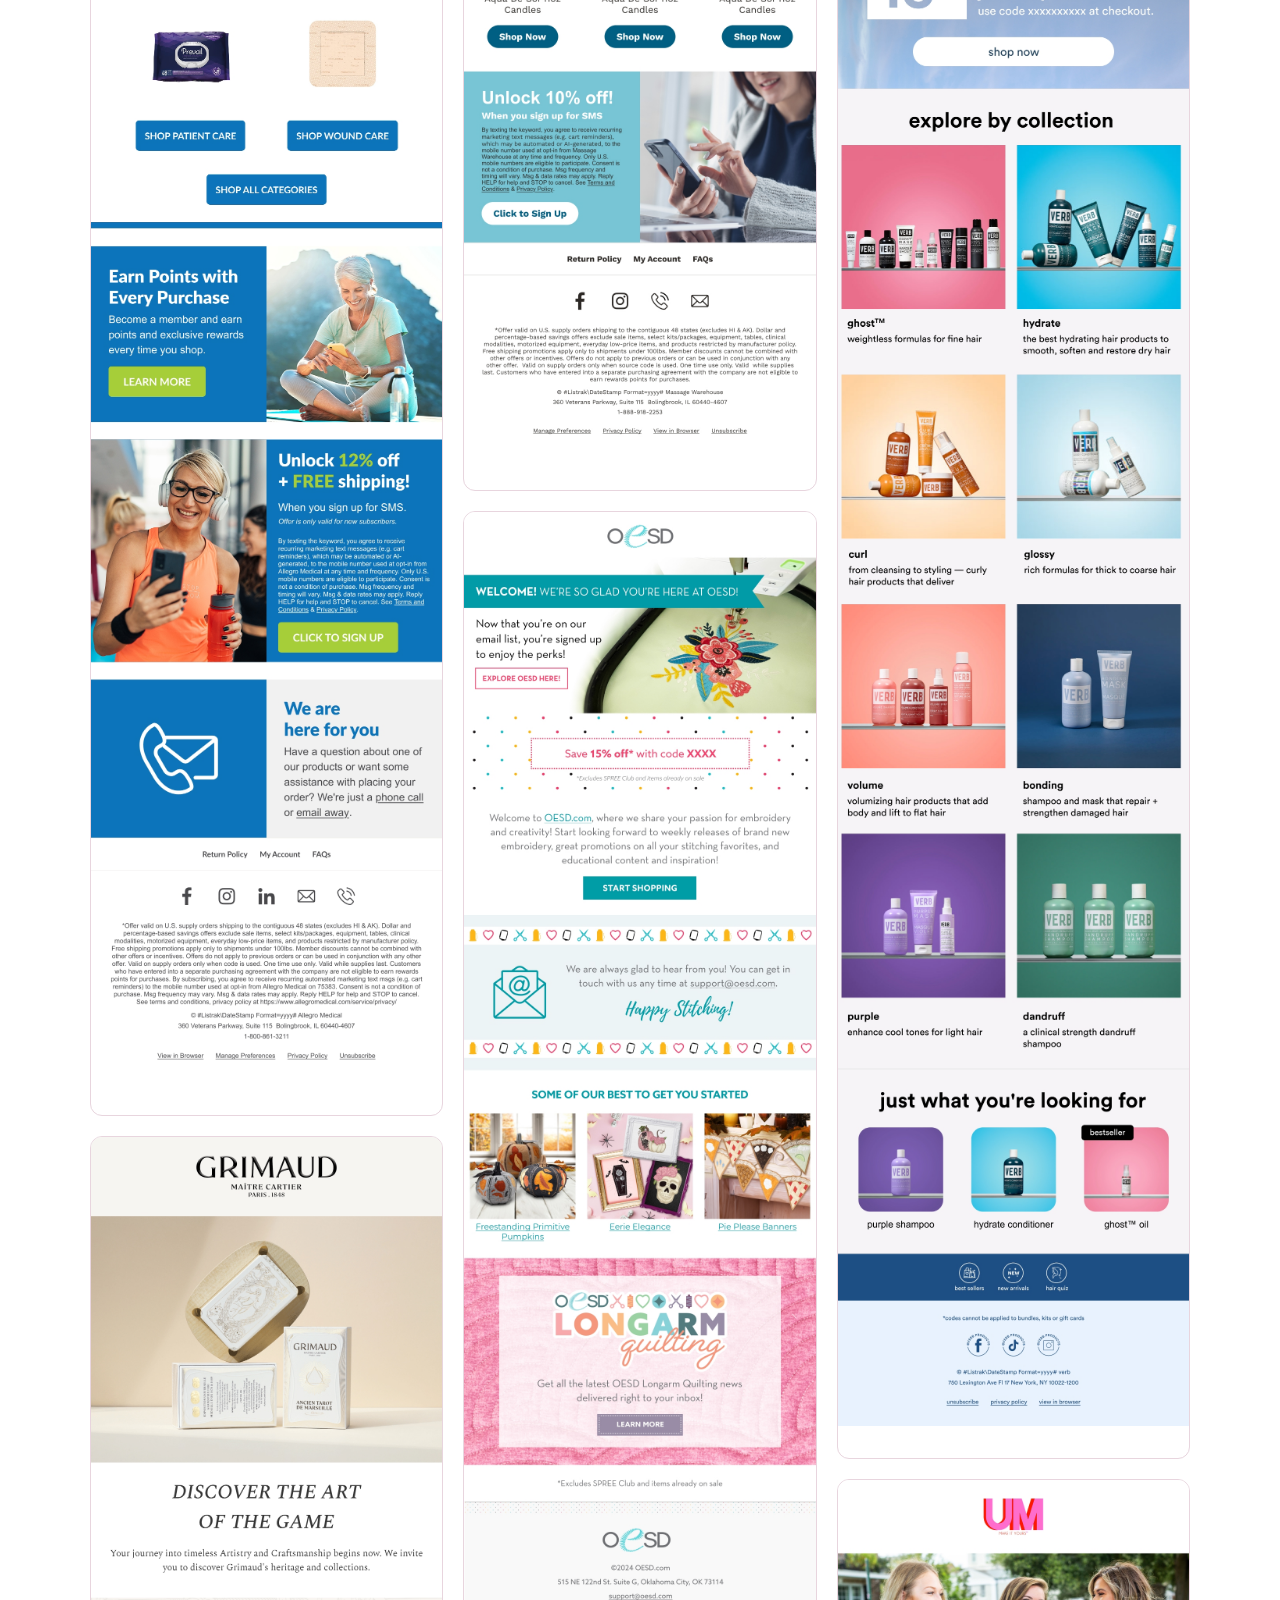
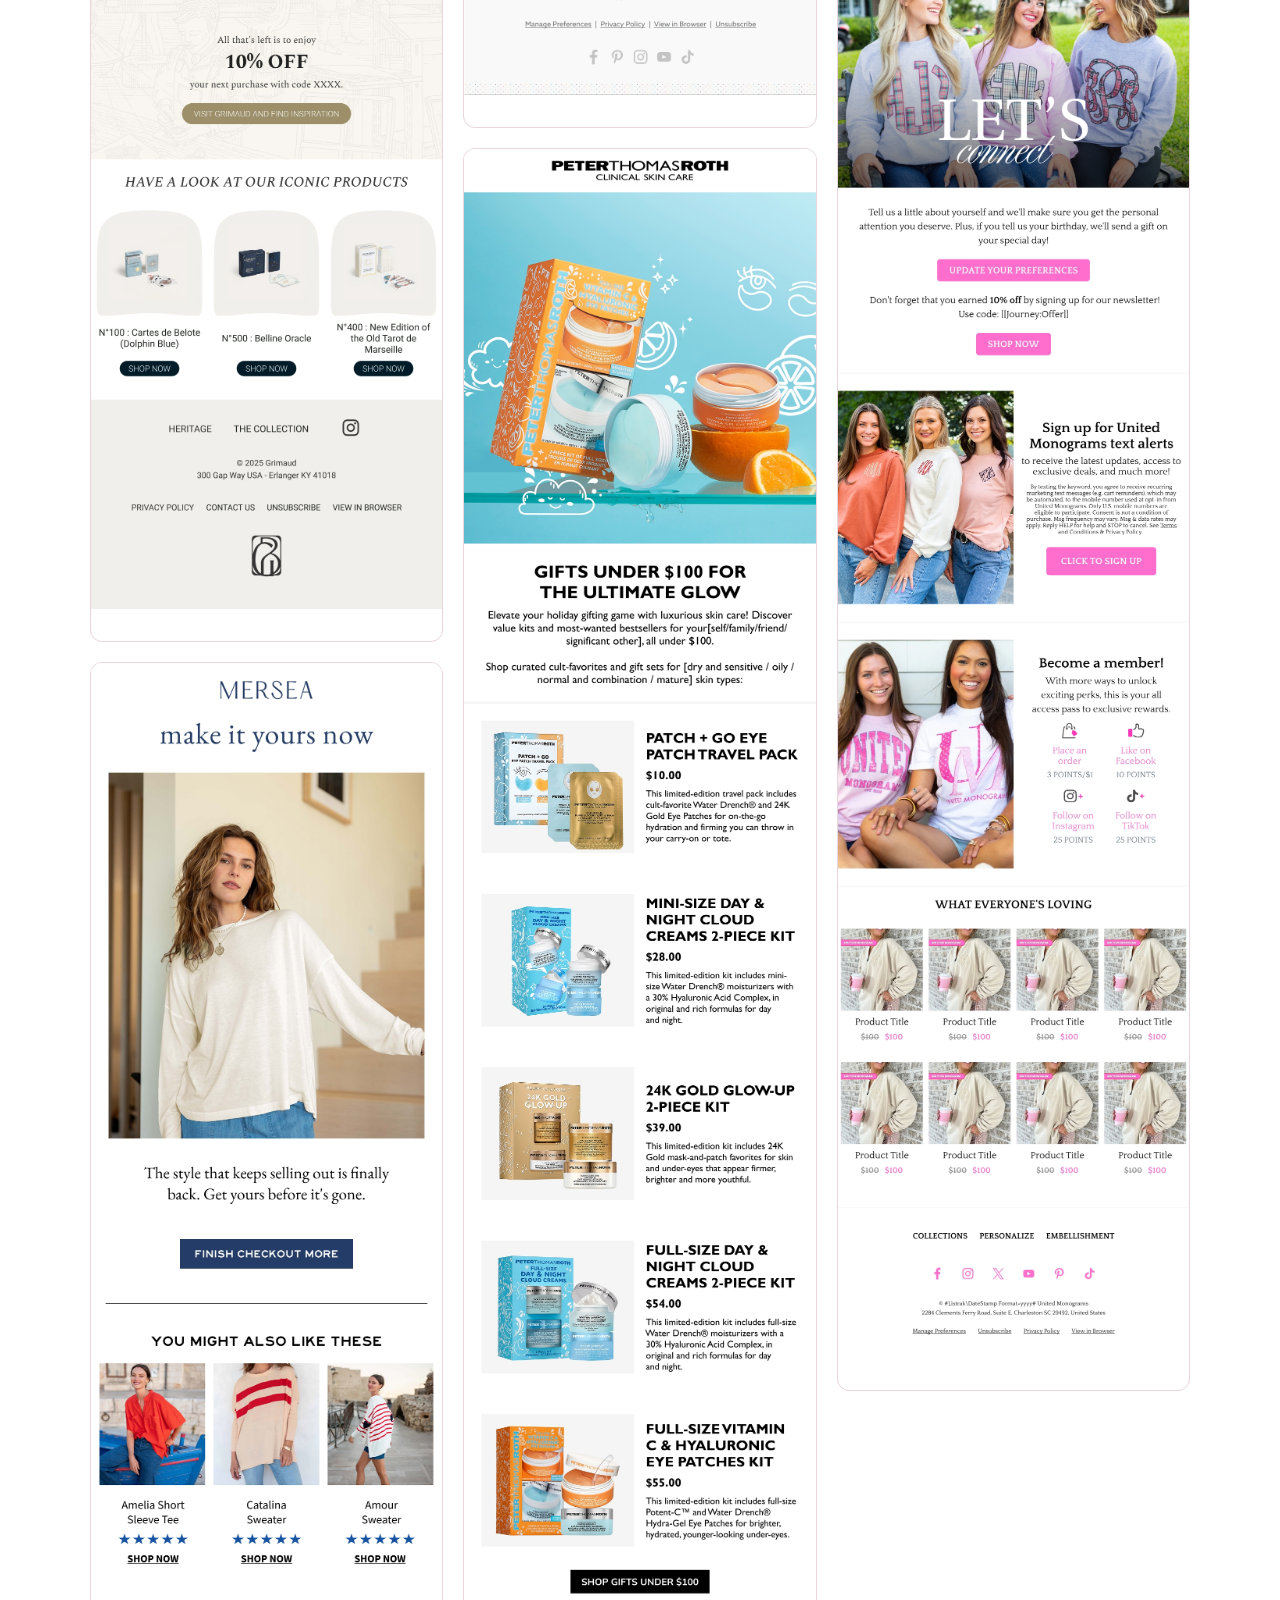
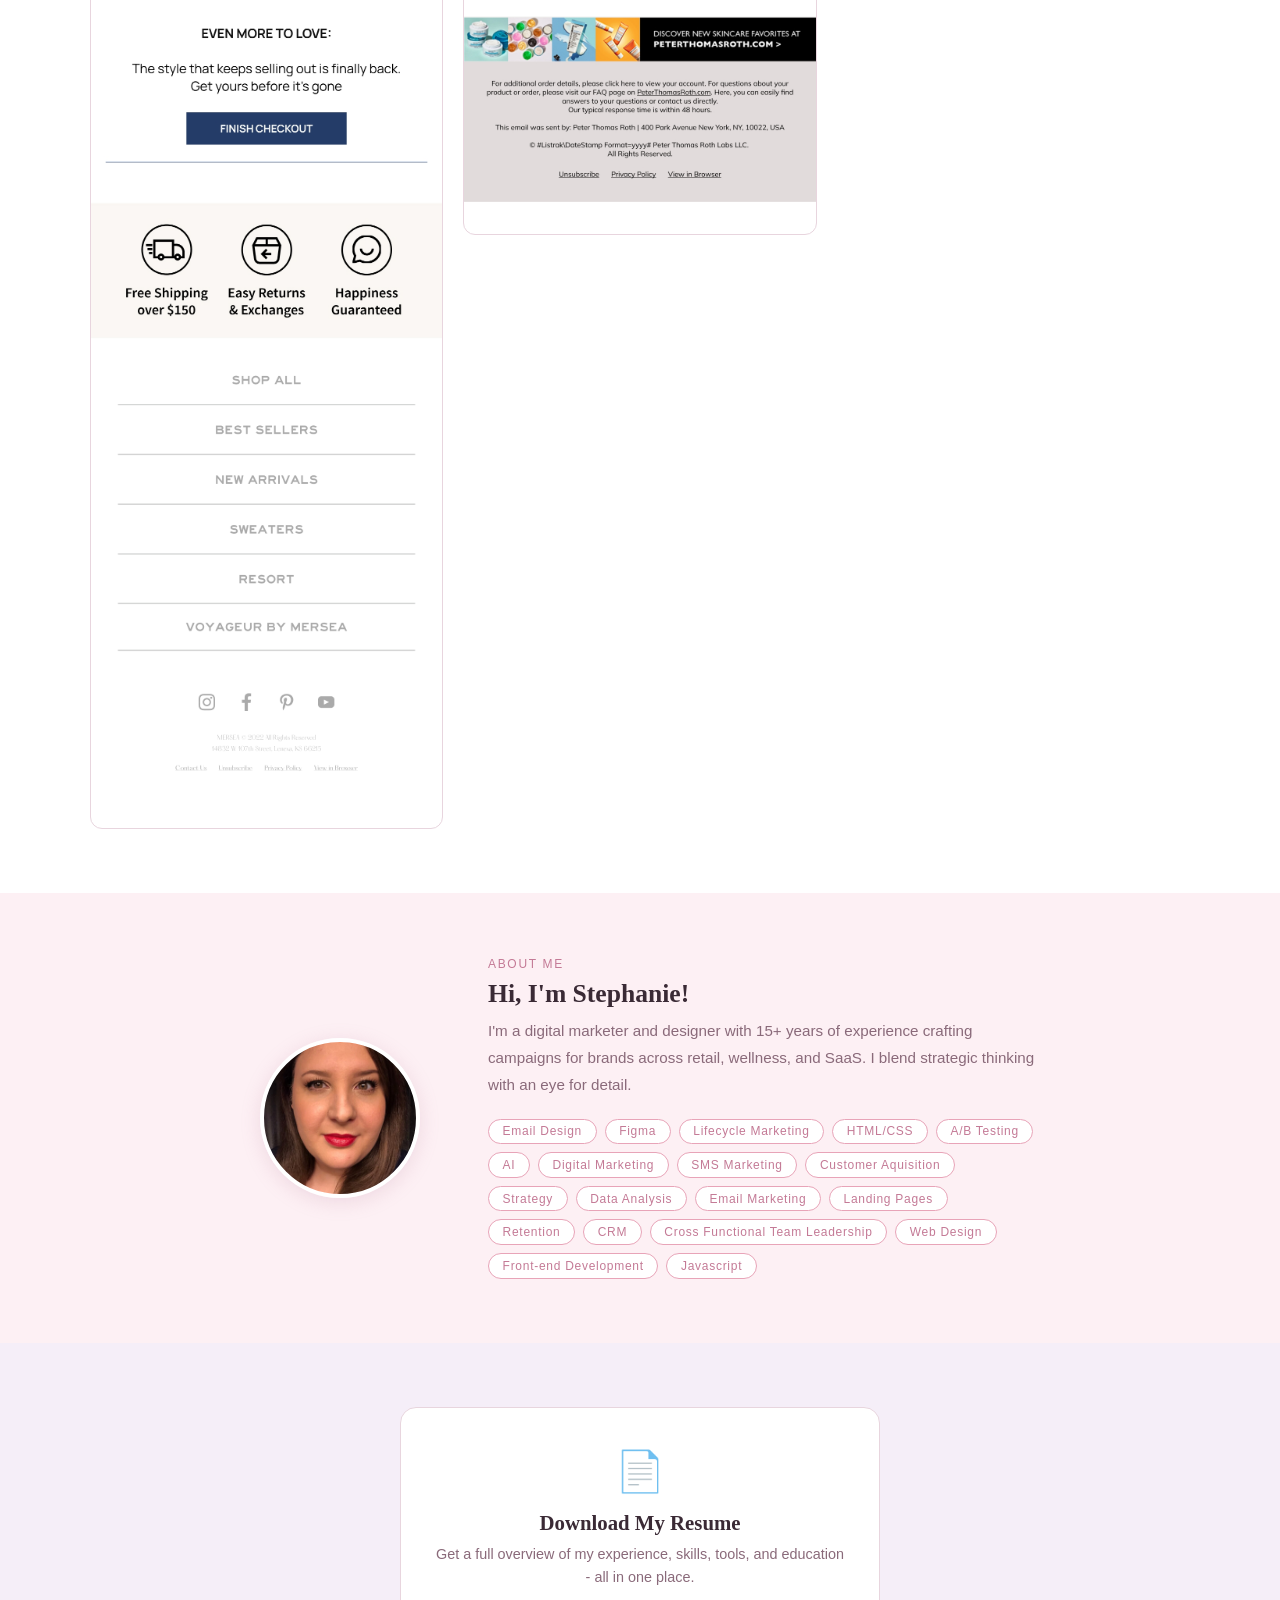
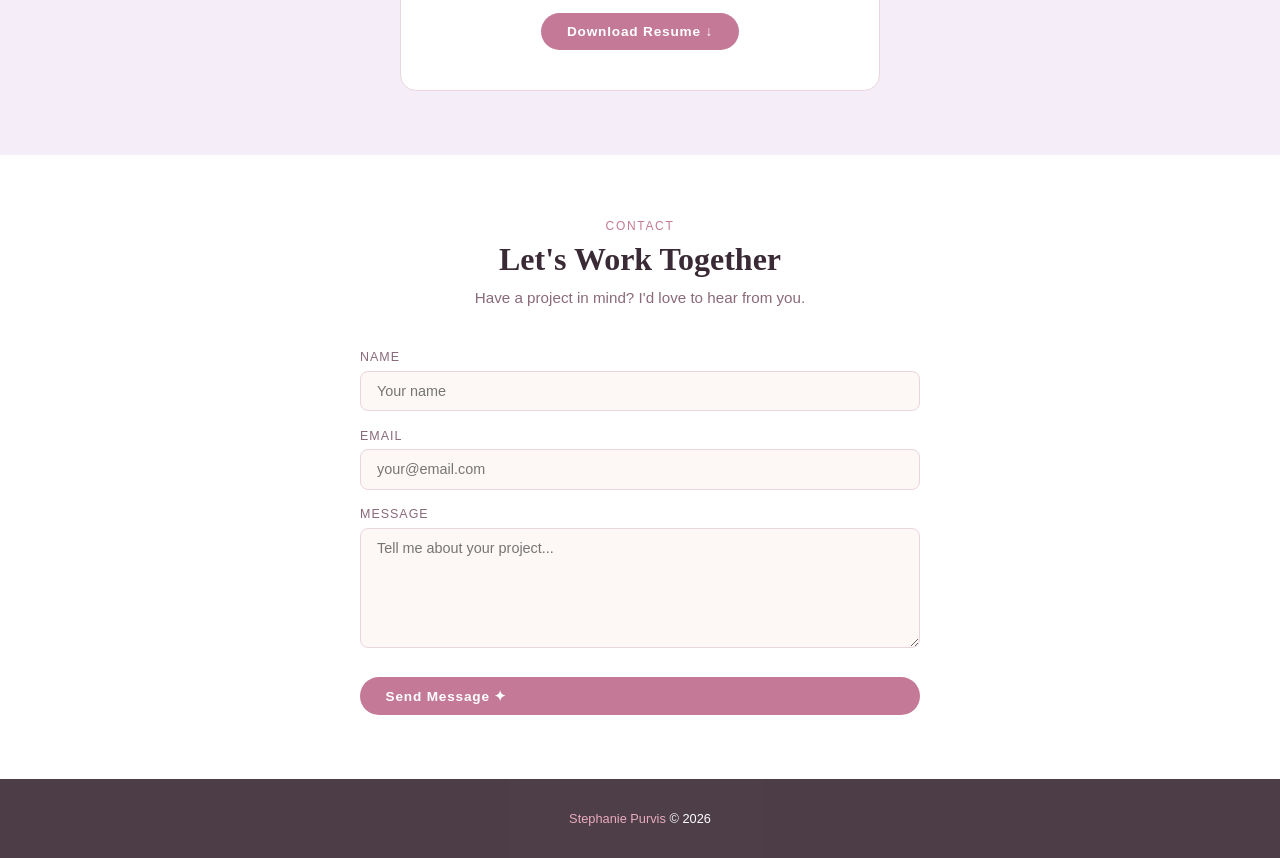
==== commit 55062544: "first full draft" ====
--- a/index.html
+++ b/index.html
@@ -36,7 +36,7 @@
         
         <h1>Crafting digital campaigns that<br><span>connect & convert</span></h1>
         
-        <p>I design beautiful, on-brand web, email, and lifecycle campaigns that captivate audiences and drive measurable&nbsp;results.</p>
+        <p>I design beautiful, on-brand web and email lifecycle campaigns that captivate audiences and drive measurable&nbsp;results.</p>
         
         <div class="hero-btns">
             <a href="#portfolio" class="btn btn-primary">View My Work</a>
@@ -86,9 +86,13 @@
             <span class="skill-tag">A/B Testing</span>
             <span class="skill-tag">AI</span>
             <span class="skill-tag">Digital Marketing</span>
+            <span class="skill-tag">SMS Marketing</span>
+            <span class="skill-tag">Customer Aquisition</span>
             <span class="skill-tag">Strategy</span>
             <span class="skill-tag">Data Analysis</span>
             <span class="skill-tag">Email Marketing</span>
+            <span class="skill-tag">Landing Pages</span>
+            <span class="skill-tag">Retention</span>
             <span class="skill-tag">CRM</span>
             <span class="skill-tag">Cross Functional Team Leadership</span>
             <span class="skill-tag">Web Design</span>
@@ -138,15 +142,13 @@
 const emails=[
   {tag:"",title:"",img:"images/feature-designs/satya.png", link:"projects/satya/index.html"},
   {tag:"",title:"",img:"images/feature-designs/allegro.jpg", link:"projects/allegro/index.html"},
-  {tag:"",title:"",img:"images/feature-designs/tyr.jpg", link:"projects/tyr/index.html"},
   {tag:"",title:"",img:"images/feature-designs/grimaud.jpg", link:"projects/grimaud/index.html"},
   {tag:"",title:"",img:"images/feature-designs/mersea.jpg", link:"projects/mersea/index.html"},
   {tag:"",title:"",img:"images/feature-designs/massage-warehouse.jpg", link:"projects/massage-warehouse/index.html"},
   {tag:"",title:"",img:"images/feature-designs/oesd.jpg", link:"projects/oesd/index.html"},
   {tag:"",title:"",img:"images/feature-designs/ptr.jpg", link:"projects/ptr/index.html"},
-  {tag:"",title:"",img:"images/feature-designs/shark-ninja.jpg", link:"projects/shark-ninja/index.html"},
   {tag:"",title:"",img:"images/feature-designs/verb.jpg", link:"projects/verb/index.html"},
-  {tag:"",title:"",img:"images/feature-designs/united-monograms.jpg", link:"projects/united-monogram/index.html"},
+  {tag:"",title:"",img:"images/feature-designs/united-monograms.jpg", link:"projects/united-monograms/index.html"},
   
 ];
 
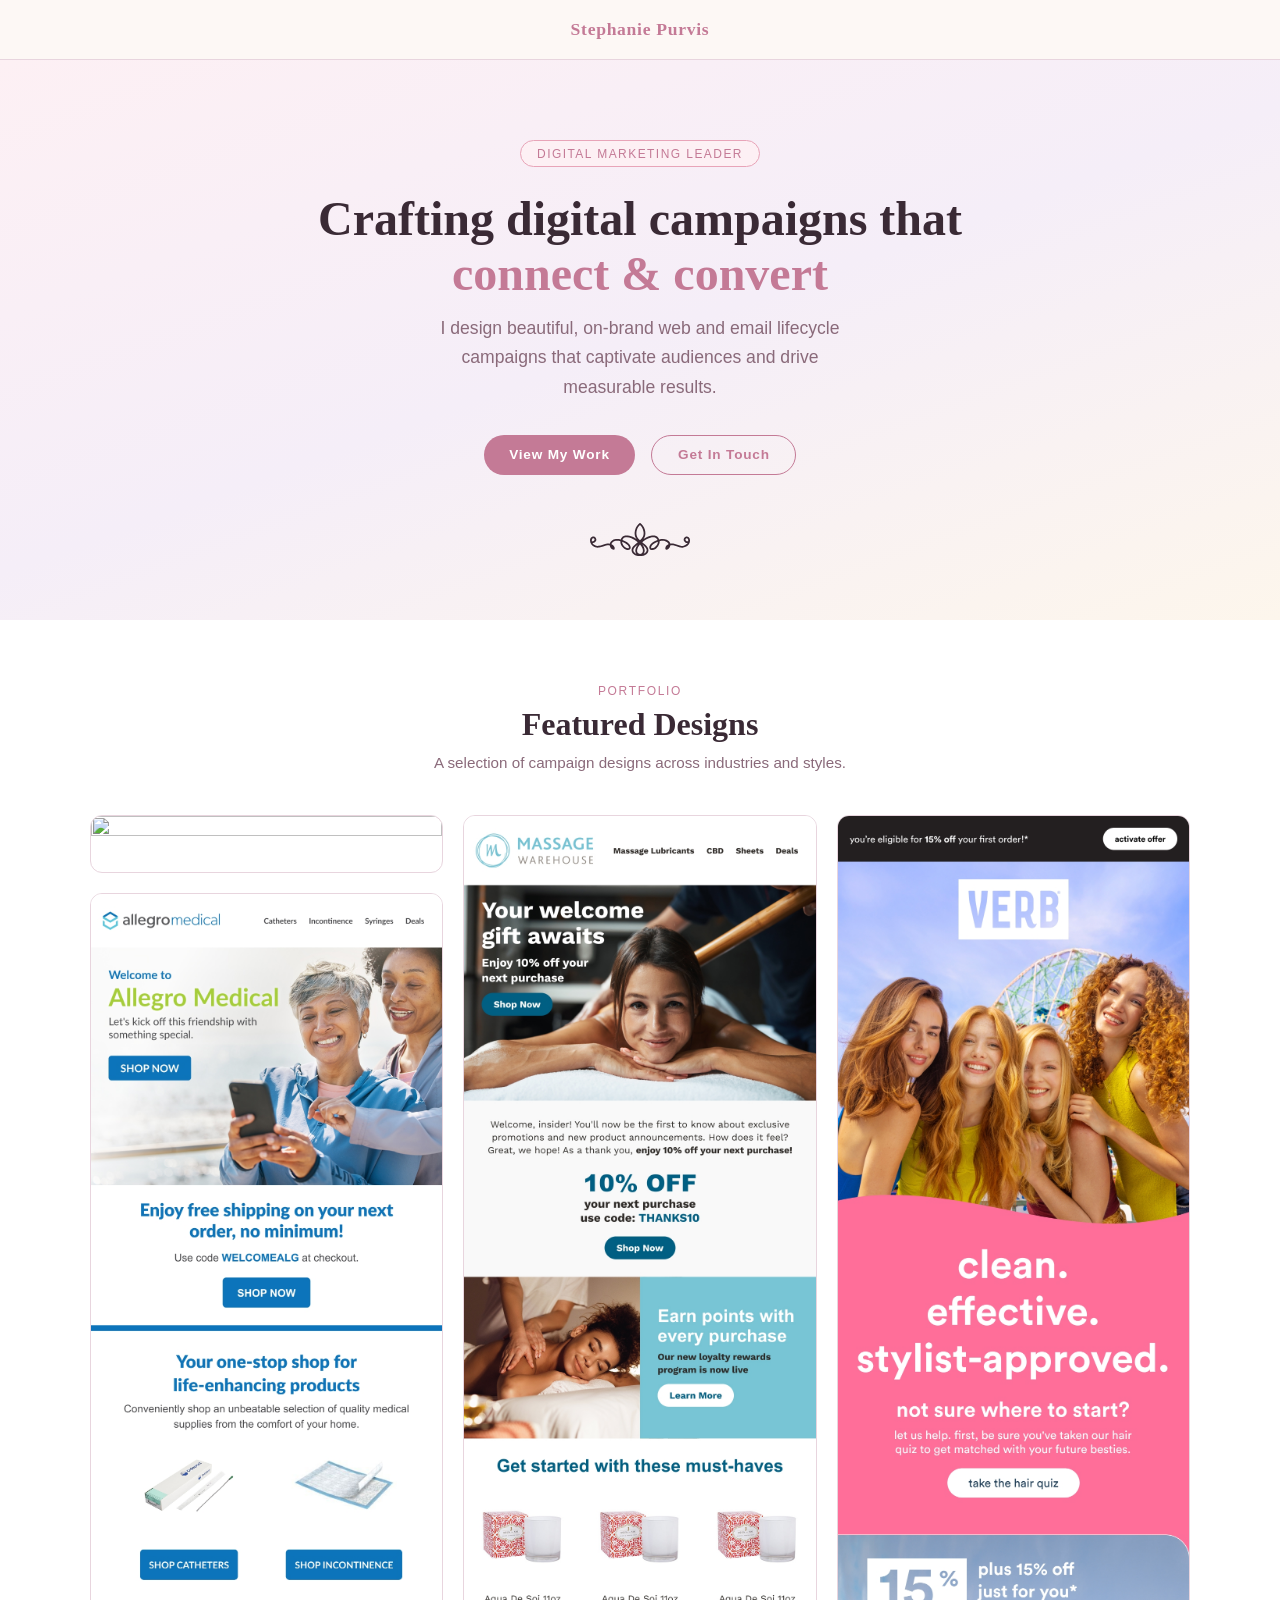
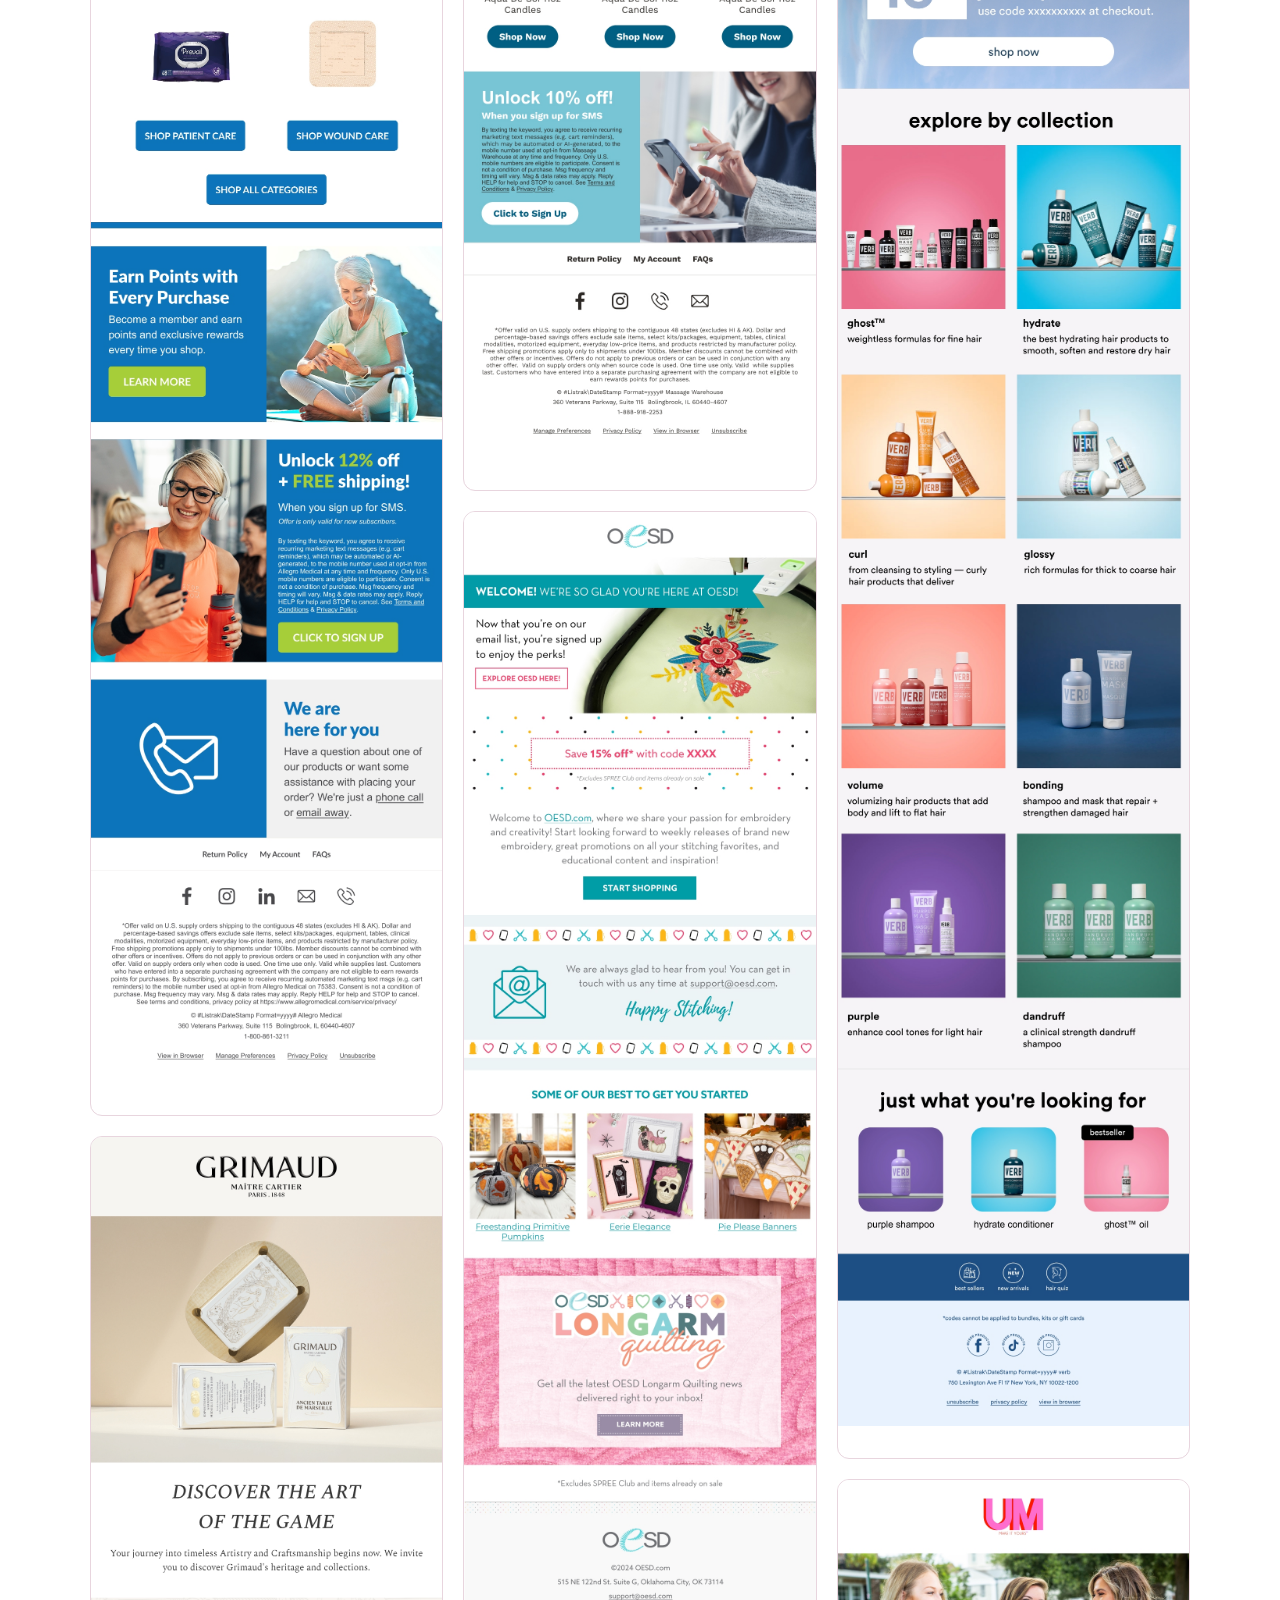
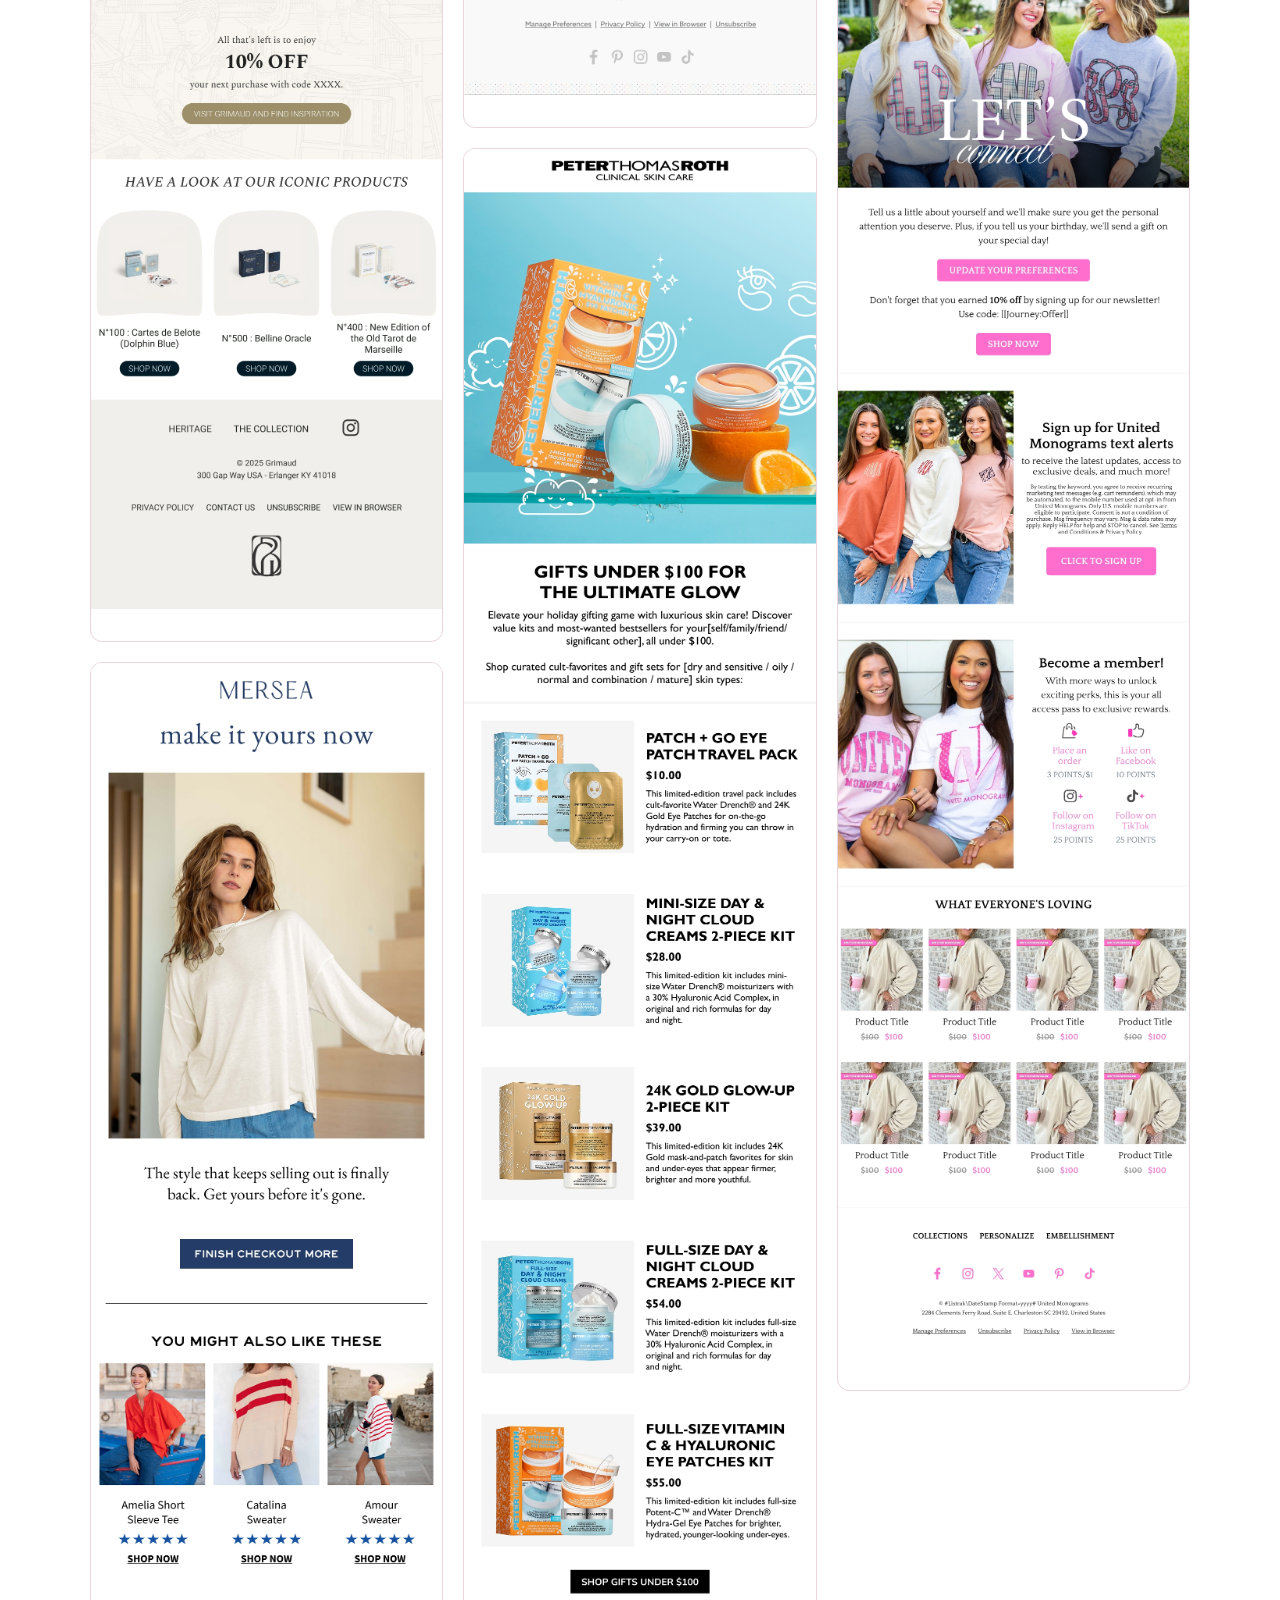
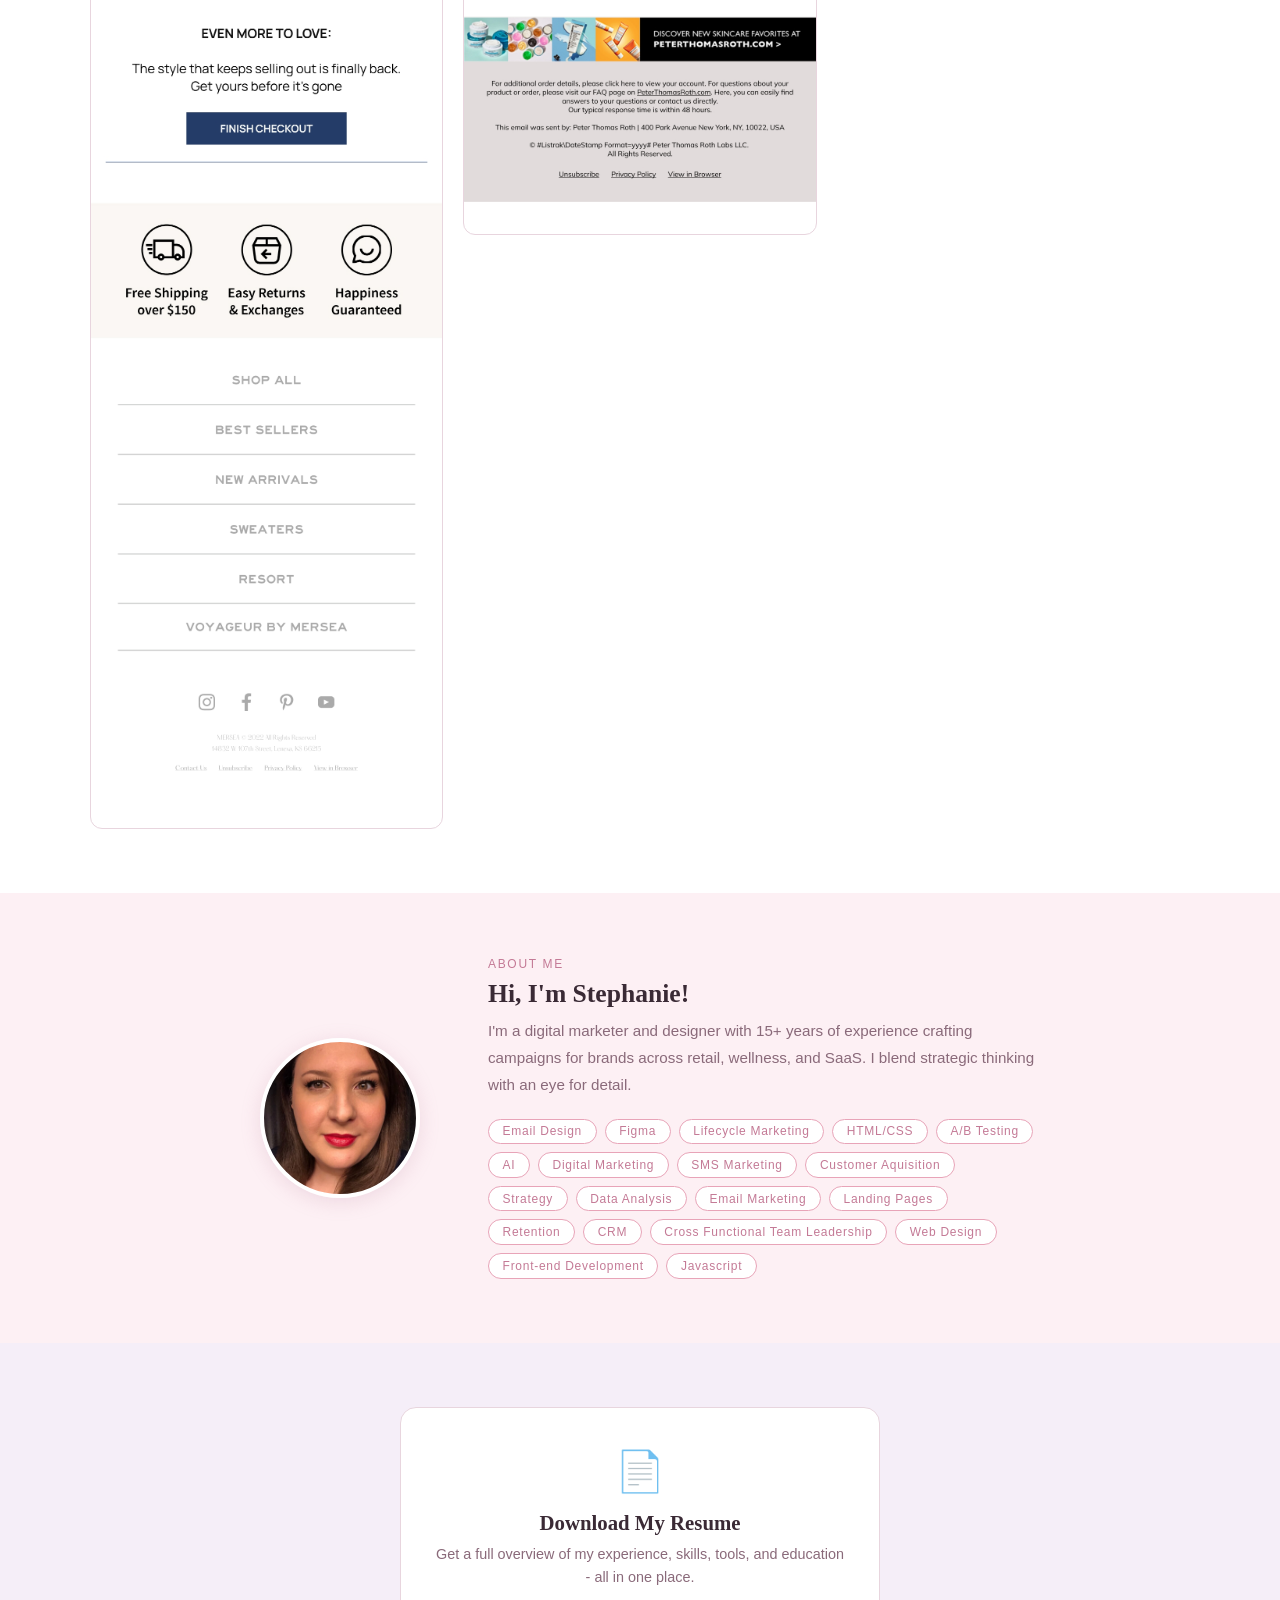
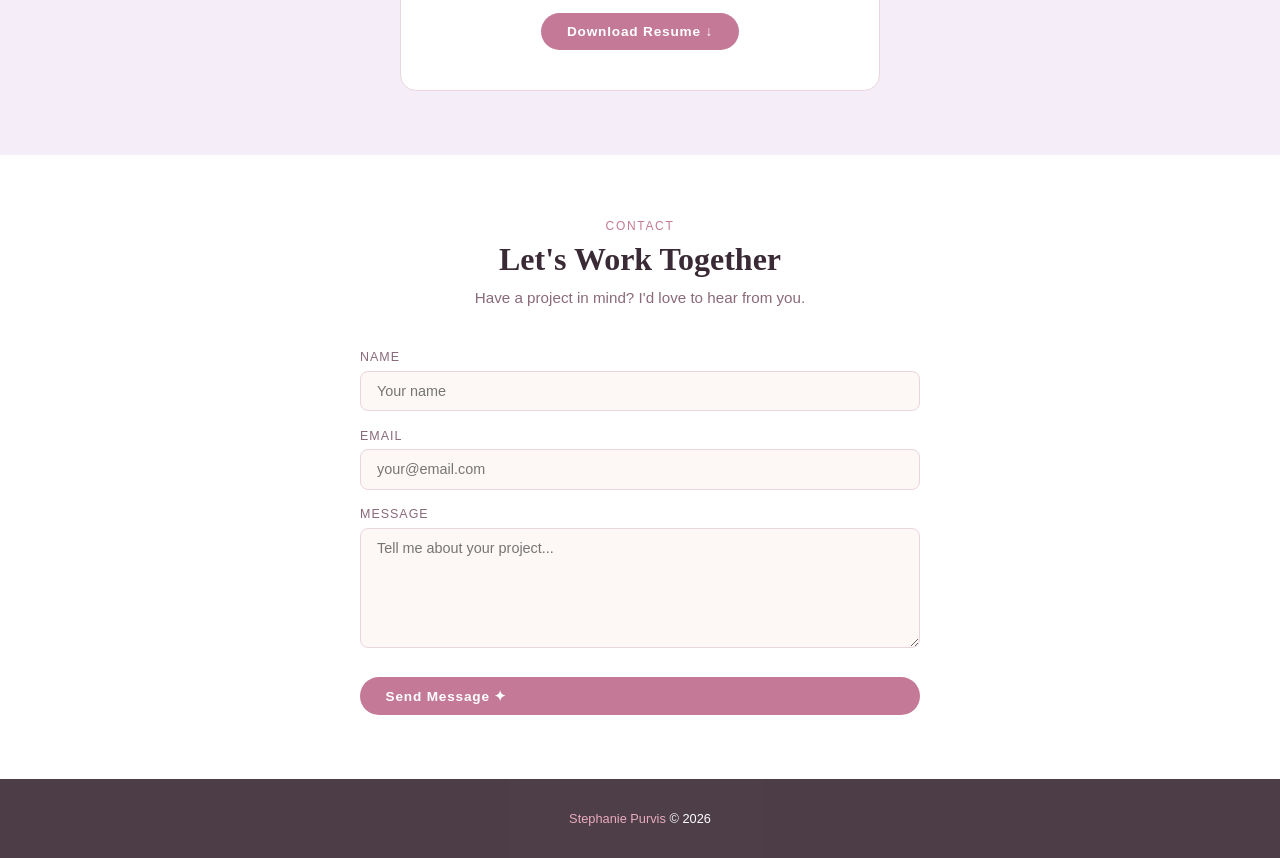
==== commit a972c631: "remove nav, center logo" ====
--- a/index.html
+++ b/index.html
@@ -21,12 +21,6 @@
 
     <nav>
         <div class="nav-logo">Stephanie Purvis</div>
-        <div class="nav-links">
-            <a href="#portfolio">Work</a>
-            <a href="#about">About</a>
-            <a href="#resume">Resume</a>
-            <a href="#contact">Contact</a>
-        </div>
     </nav>
 
     <!-- HERO -->
--- a/css/main.css
+++ b/css/main.css
@@ -10,7 +10,7 @@
   a{text-decoration:none;color:inherit}
 
   /* NAV */
-  nav{position:sticky;top:0;z-index:100;background:rgba(253,248,245,0.95);backdrop-filter:blur(8px);border-bottom:1px solid var(--border);padding:0 2rem;display:flex;align-items:center;justify-content:space-between;height:60px}
+  nav{position:sticky;top:0;z-index:100;background:rgba(253,248,245,0.95);backdrop-filter:blur(8px);border-bottom:1px solid var(--border);padding:0 2rem;display:flex;align-items:center;justify-content:center;height:60px}
   .nav-logo{font-size:1.1rem;font-weight:700;color:var(--rose-dark);letter-spacing:.04em}
   .nav-links{display:flex;gap:2rem}
   .nav-links a{font-family:'Arial',sans-serif;font-size:.85rem;color:var(--text-muted);letter-spacing:.08em;text-transform:uppercase;transition:color .2s}
